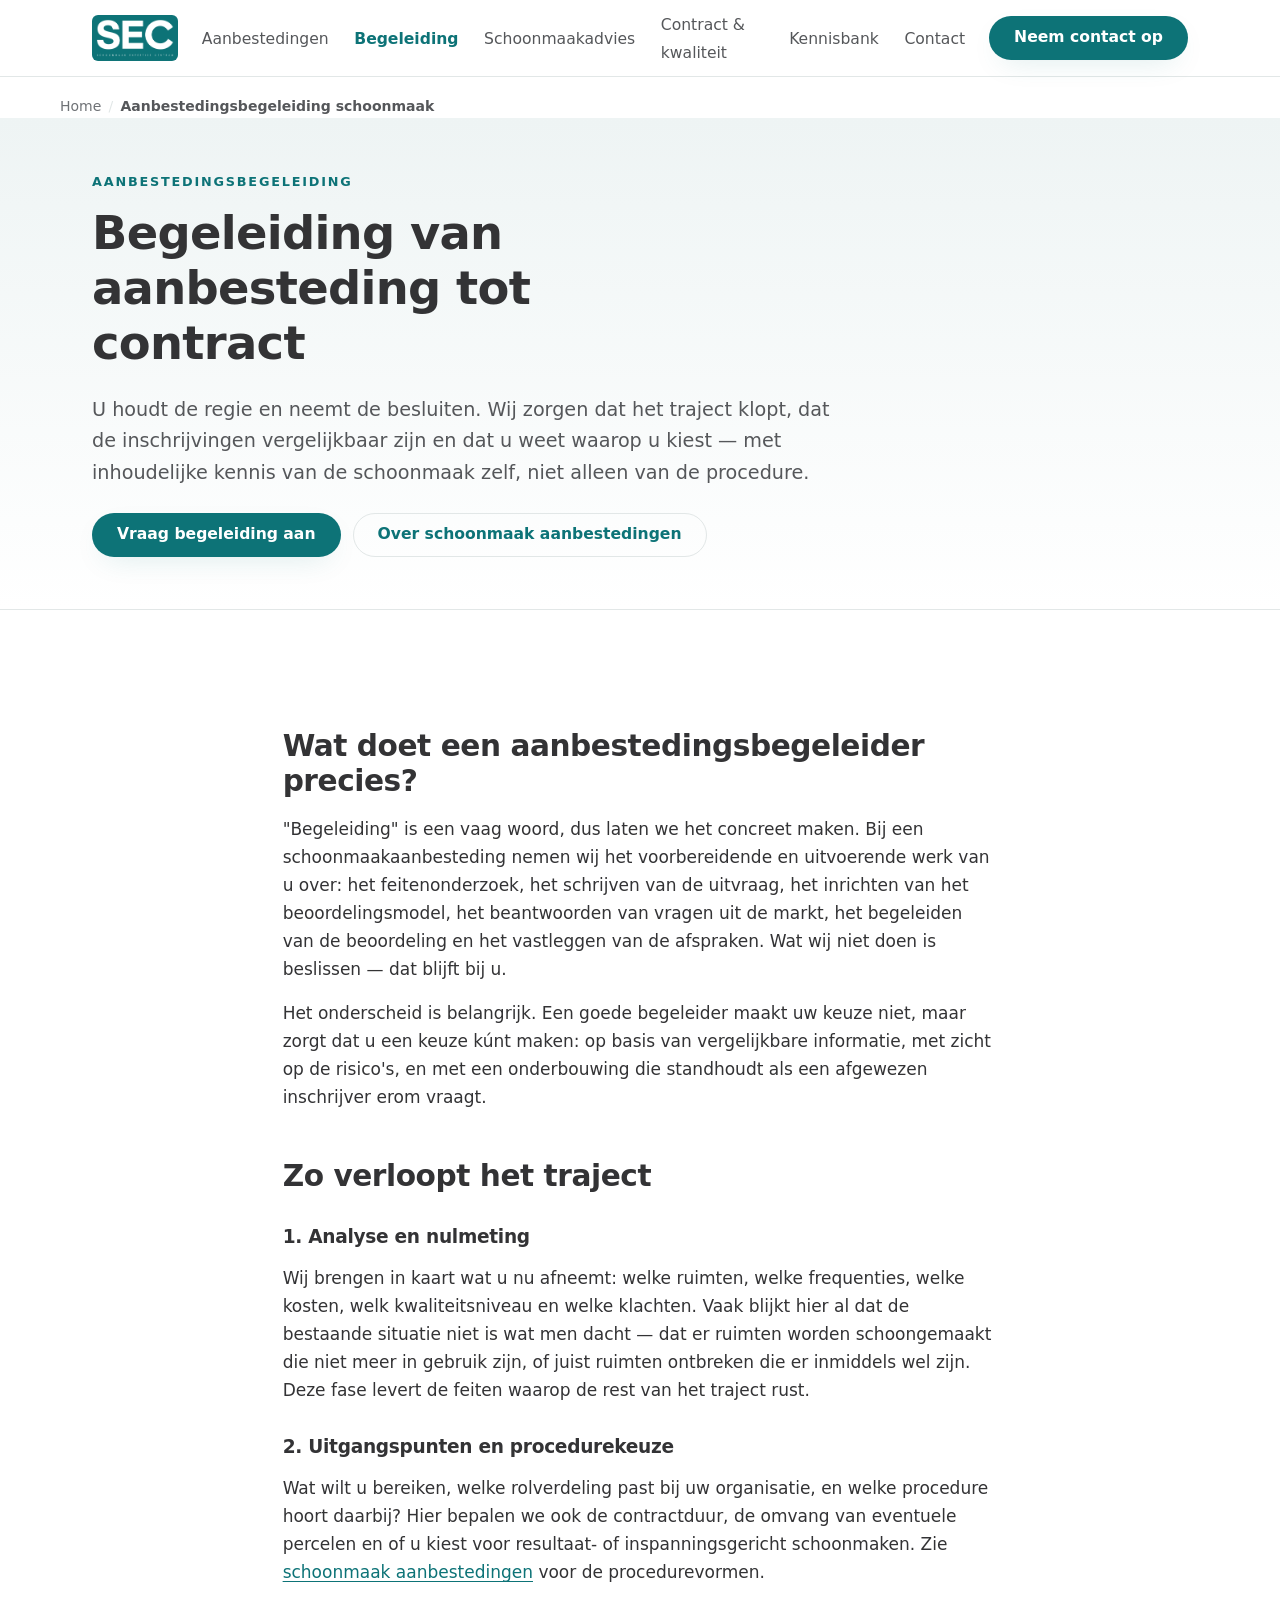
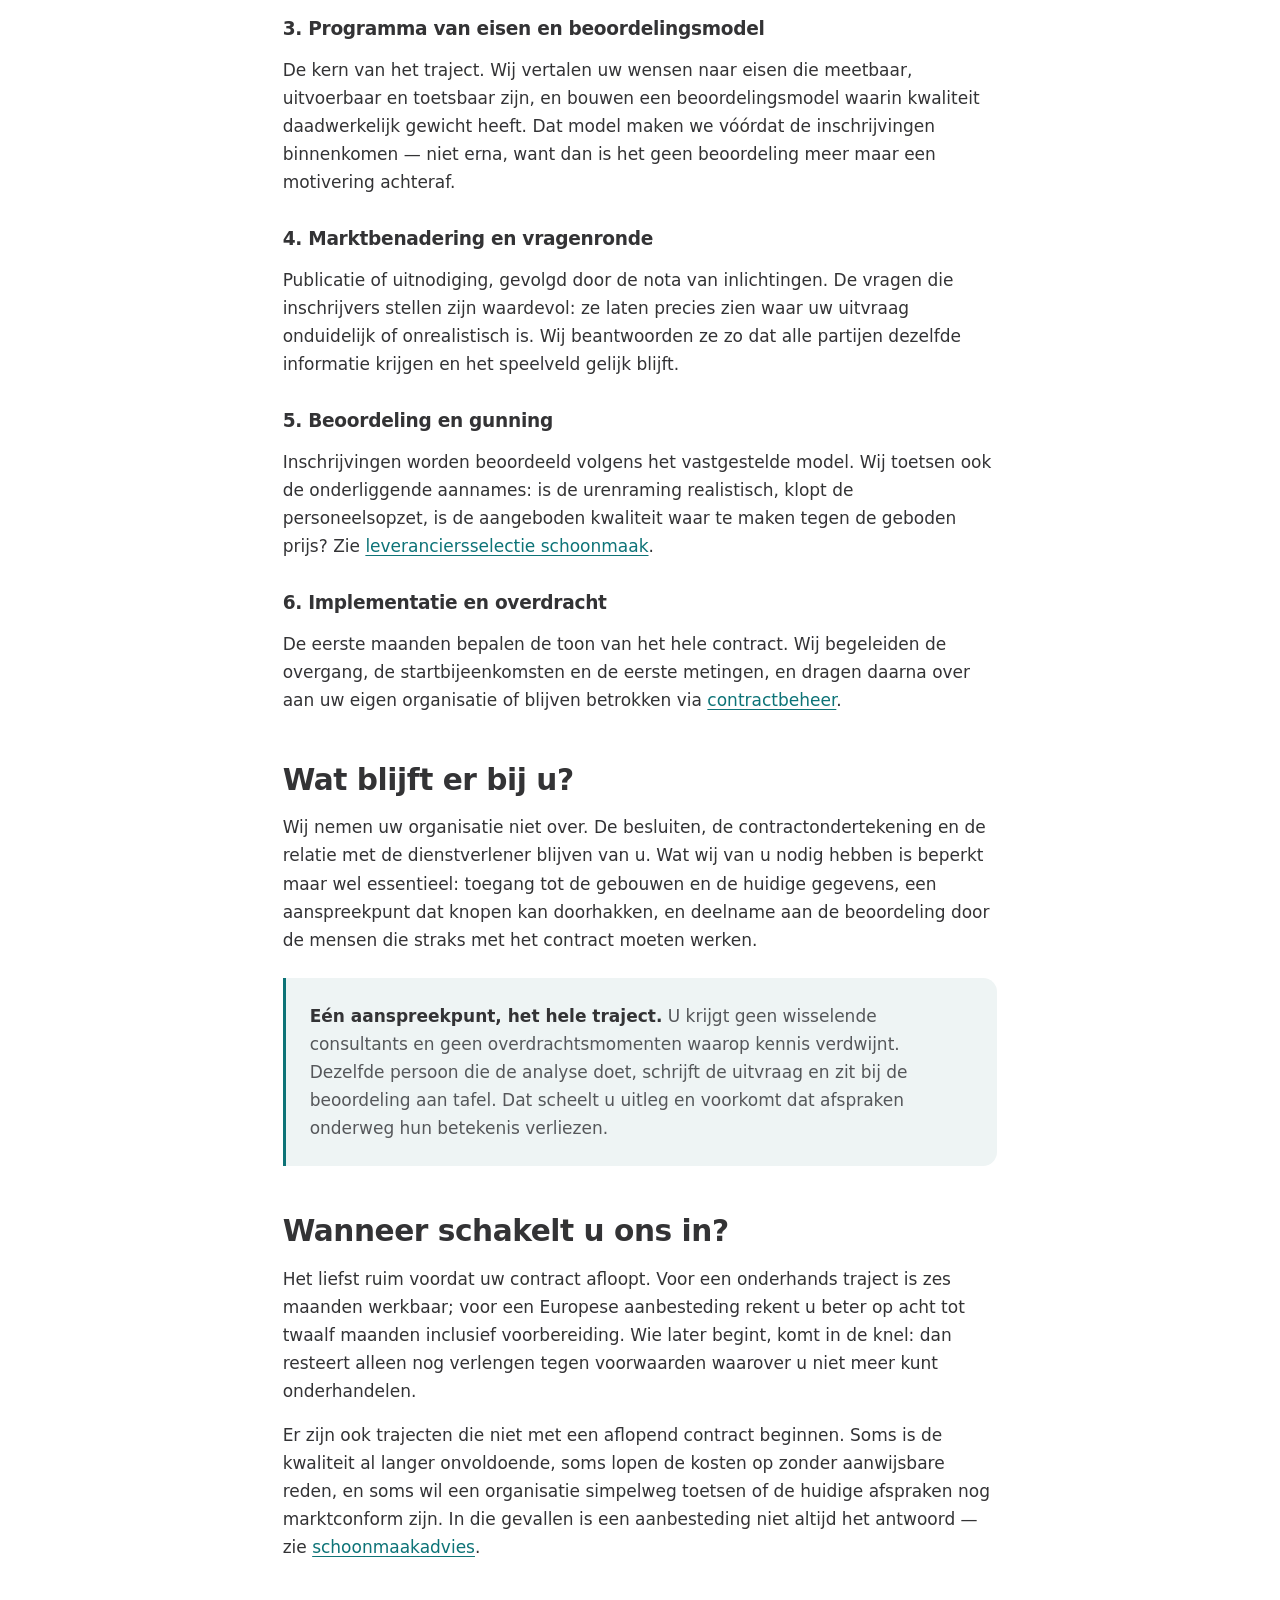
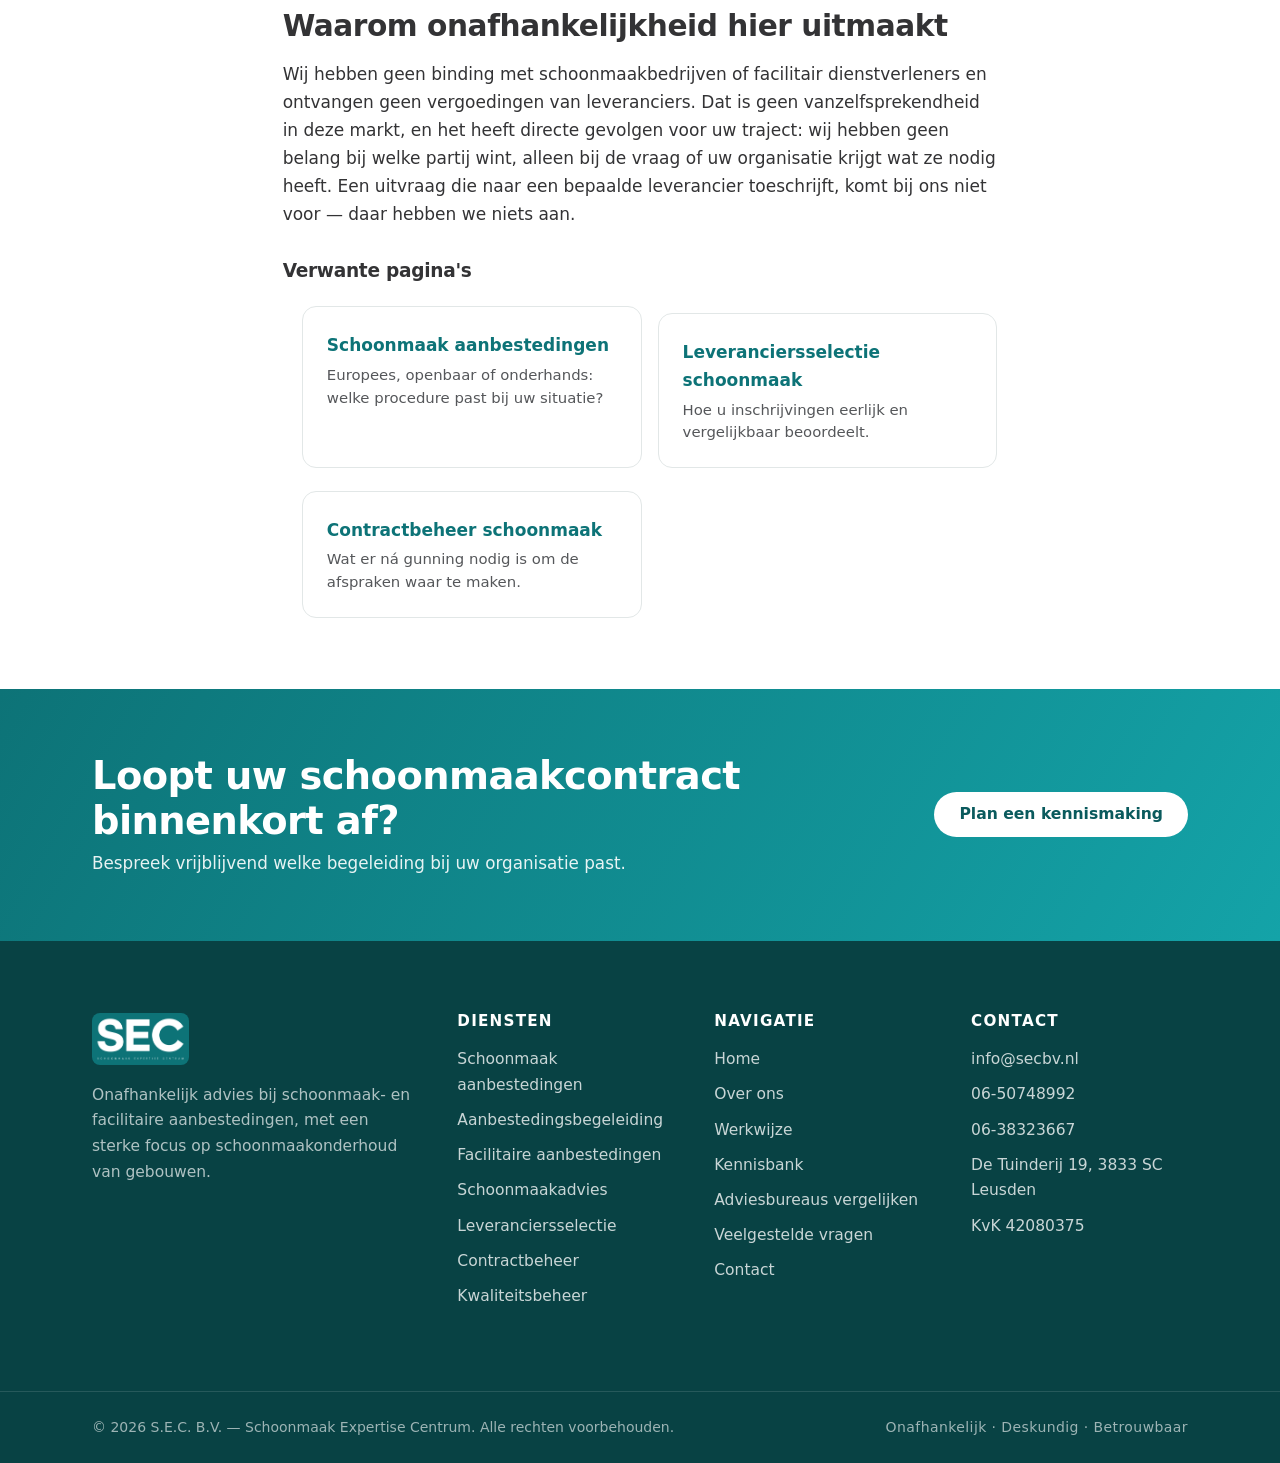
==== aanbestedingsbegeleiding-schoonmaak/index.html @ a1e19bf8 "Add SEC SEO pages and safe market positioning Bouwt de one-pager om naar een structuur met negen SEO" ====
<!DOCTYPE html>
<html lang="nl">
<head>
  <meta charset="UTF-8" />
  <meta name="viewport" content="width=device-width, initial-scale=1.0" />

  <title>Aanbestedingsbegeleiding schoonmaak | S.E.C. B.V.</title>
  <meta name="description" content="Onafhankelijke begeleiding van uw schoonmaakaanbesteding: van analyse en programma van eisen tot beoordeling, gunning en contract. Eén vast aanspreekpunt, geen leveranciersbelang." />
  <meta name="theme-color" content="#0D7377" />
  <meta name="robots" content="index, follow" />
  <meta name="author" content="S.E.C. B.V. — Schoonmaak Expertise Centrum" />
  <link rel="canonical" href="https://www.secbv.nl/aanbestedingsbegeleiding-schoonmaak/" />

  <meta property="og:type" content="article" />
  <meta property="og:locale" content="nl_NL" />
  <meta property="og:site_name" content="S.E.C. B.V. — Schoonmaak Expertise Centrum" />
  <meta property="og:title" content="Aanbestedingsbegeleiding schoonmaak" />
  <meta property="og:description" content="Onafhankelijke begeleiding van uw schoonmaakaanbesteding, van analyse tot ondertekend contract." />
  <meta property="og:url" content="https://www.secbv.nl/aanbestedingsbegeleiding-schoonmaak/" />
  <meta property="og:image" content="https://www.secbv.nl/assets/logo-sec.png" />
  <meta property="og:image:alt" content="Logo S.E.C. B.V. — Schoonmaak Expertise Centrum" />

  <meta name="twitter:card" content="summary_large_image" />
  <meta name="twitter:title" content="Aanbestedingsbegeleiding schoonmaak" />
  <meta name="twitter:description" content="Onafhankelijke begeleiding van uw schoonmaakaanbesteding, van analyse tot ondertekend contract." />
  <meta name="twitter:image" content="https://www.secbv.nl/assets/logo-sec.png" />

  <link rel="icon" type="image/png" href="/assets/logo-sec.png" />
  <link rel="apple-touch-icon" href="/assets/logo-sec.png" />
  <link rel="stylesheet" href="/styles.css" />

  <script type="application/ld+json">
  {
    "@context": "https://schema.org",
    "@type": "WebPage",
    "@id": "https://www.secbv.nl/aanbestedingsbegeleiding-schoonmaak/#webpage",
    "url": "https://www.secbv.nl/aanbestedingsbegeleiding-schoonmaak/",
    "name": "Aanbestedingsbegeleiding schoonmaak",
    "description": "Onafhankelijke begeleiding van schoonmaakaanbestedingen, van analyse en programma van eisen tot gunning en contract.",
    "inLanguage": "nl-NL",
    "isPartOf": { "@id": "https://www.secbv.nl/#website" },
    "about": { "@id": "https://www.secbv.nl/#organisatie" }
  }
  </script>

  <script type="application/ld+json">
  {
    "@context": "https://schema.org",
    "@type": "BreadcrumbList",
    "itemListElement": [
      { "@type": "ListItem", "position": 1, "name": "Home", "item": "https://www.secbv.nl/" },
      { "@type": "ListItem", "position": 2, "name": "Aanbestedingsbegeleiding schoonmaak", "item": "https://www.secbv.nl/aanbestedingsbegeleiding-schoonmaak/" }
    ]
  }
  </script>
</head>

<body>
  <a class="skip-link" href="#main">Direct naar de inhoud</a>

  <header class="site-header" id="top">
    <div class="container header-inner">
      <a class="brand" href="/" aria-label="S.E.C. B.V. Schoonmaak Expertise Centrum — naar de homepage">
        <img src="/assets/logo-sec.png" alt="S.E.C. B.V. Schoonmaak Expertise Centrum" class="brand-logo" width="120" height="64" fetchpriority="high" decoding="async" />
      </a>

      <nav class="nav" id="primary-nav" aria-label="Hoofdnavigatie">
        <ul class="nav-list">
          <li><a href="/schoonmaak-aanbestedingen/">Aanbestedingen</a></li>
          <li><a href="/aanbestedingsbegeleiding-schoonmaak/" aria-current="page">Begeleiding</a></li>
          <li><a href="/schoonmaakadvies/">Schoonmaakadvies</a></li>
          <li><a href="/contractbeheer-schoonmaak/">Contract &amp; kwaliteit</a></li>
          <li><a href="/kennisbank/">Kennisbank</a></li>
          <li><a href="/#contact">Contact</a></li>
        </ul>
        <a href="/#contact" class="btn btn-primary nav-cta-mobile">Neem contact op</a>
      </nav>

      <a href="/#contact" class="btn btn-primary header-cta">Neem contact op</a>

      <button class="nav-toggle" id="nav-toggle" aria-expanded="false" aria-controls="primary-nav" aria-label="Menu openen">
        <span></span><span></span><span></span>
      </button>
    </div>
  </header>

  <main id="main">

    <nav class="breadcrumb container" aria-label="Kruimelpad">
      <ol>
        <li><a href="/">Home</a></li>
        <li><span aria-current="page">Aanbestedingsbegeleiding schoonmaak</span></li>
      </ol>
    </nav>

    <section class="page-hero" aria-labelledby="page-title">
      <div class="container">
        <p class="eyebrow">Aanbestedingsbegeleiding</p>
        <h1 id="page-title">Begeleiding van aanbesteding tot contract</h1>
        <p class="page-hero-lead">
          U houdt de regie en neemt de besluiten. Wij zorgen dat het traject klopt, dat de
          inschrijvingen vergelijkbaar zijn en dat u weet waarop u kiest — met inhoudelijke
          kennis van de schoonmaak zelf, niet alleen van de procedure.
        </p>
        <div class="page-hero-actions">
          <a href="/#contact" class="btn btn-primary">Vraag begeleiding aan</a>
          <a href="/schoonmaak-aanbestedingen/" class="btn btn-ghost">Over schoonmaak aanbestedingen</a>
        </div>
      </div>
    </section>

    <section class="section">
      <div class="container prose">

        <h2>Wat doet een aanbestedingsbegeleider precies?</h2>
        <p>
          "Begeleiding" is een vaag woord, dus laten we het concreet maken. Bij een
          schoonmaakaanbesteding nemen wij het voorbereidende en uitvoerende werk van u
          over: het feitenonderzoek, het schrijven van de uitvraag, het inrichten van het
          beoordelingsmodel, het beantwoorden van vragen uit de markt, het begeleiden van
          de beoordeling en het vastleggen van de afspraken. Wat wij niet doen is beslissen
          — dat blijft bij u.
        </p>
        <p>
          Het onderscheid is belangrijk. Een goede begeleider maakt uw keuze niet, maar
          zorgt dat u een keuze kúnt maken: op basis van vergelijkbare informatie, met
          zicht op de risico's, en met een onderbouwing die standhoudt als een afgewezen
          inschrijver erom vraagt.
        </p>

        <h2>Zo verloopt het traject</h2>

        <h3>1. Analyse en nulmeting</h3>
        <p>
          Wij brengen in kaart wat u nu afneemt: welke ruimten, welke frequenties, welke
          kosten, welk kwaliteitsniveau en welke klachten. Vaak blijkt hier al dat de
          bestaande situatie niet is wat men dacht — dat er ruimten worden schoongemaakt
          die niet meer in gebruik zijn, of juist ruimten ontbreken die er inmiddels wel
          zijn. Deze fase levert de feiten waarop de rest van het traject rust.
        </p>

        <h3>2. Uitgangspunten en procedurekeuze</h3>
        <p>
          Wat wilt u bereiken, welke rolverdeling past bij uw organisatie, en welke
          procedure hoort daarbij? Hier bepalen we ook de contractduur, de omvang van
          eventuele percelen en of u kiest voor resultaat- of inspanningsgericht
          schoonmaken. Zie <a href="/schoonmaak-aanbestedingen/">schoonmaak
          aanbestedingen</a> voor de procedurevormen.
        </p>

        <h3>3. Programma van eisen en beoordelingsmodel</h3>
        <p>
          De kern van het traject. Wij vertalen uw wensen naar eisen die meetbaar,
          uitvoerbaar en toetsbaar zijn, en bouwen een beoordelingsmodel waarin kwaliteit
          daadwerkelijk gewicht heeft. Dat model maken we vóórdat de inschrijvingen
          binnenkomen — niet erna, want dan is het geen beoordeling meer maar een
          motivering achteraf.
        </p>

        <h3>4. Marktbenadering en vragenronde</h3>
        <p>
          Publicatie of uitnodiging, gevolgd door de nota van inlichtingen. De vragen die
          inschrijvers stellen zijn waardevol: ze laten precies zien waar uw uitvraag
          onduidelijk of onrealistisch is. Wij beantwoorden ze zo dat alle partijen dezelfde
          informatie krijgen en het speelveld gelijk blijft.
        </p>

        <h3>5. Beoordeling en gunning</h3>
        <p>
          Inschrijvingen worden beoordeeld volgens het vastgestelde model. Wij toetsen ook
          de onderliggende aannames: is de urenraming realistisch, klopt de personeelsopzet,
          is de aangeboden kwaliteit waar te maken tegen de geboden prijs? Zie
          <a href="/leveranciersselectie-schoonmaak/">leveranciersselectie schoonmaak</a>.
        </p>

        <h3>6. Implementatie en overdracht</h3>
        <p>
          De eerste maanden bepalen de toon van het hele contract. Wij begeleiden de
          overgang, de startbijeenkomsten en de eerste metingen, en dragen daarna over aan
          uw eigen organisatie of blijven betrokken via
          <a href="/contractbeheer-schoonmaak/">contractbeheer</a>.
        </p>

        <h2>Wat blijft er bij u?</h2>
        <p>
          Wij nemen uw organisatie niet over. De besluiten, de contractondertekening en de
          relatie met de dienstverlener blijven van u. Wat wij van u nodig hebben is
          beperkt maar wel essentieel: toegang tot de gebouwen en de huidige gegevens, een
          aanspreekpunt dat knopen kan doorhakken, en deelname aan de beoordeling door de
          mensen die straks met het contract moeten werken.
        </p>
        <div class="callout">
          <p>
            <strong>Eén aanspreekpunt, het hele traject.</strong> U krijgt geen wisselende
            consultants en geen overdrachtsmomenten waarop kennis verdwijnt. Dezelfde
            persoon die de analyse doet, schrijft de uitvraag en zit bij de beoordeling aan
            tafel. Dat scheelt u uitleg en voorkomt dat afspraken onderweg hun betekenis
            verliezen.
          </p>
        </div>

        <h2>Wanneer schakelt u ons in?</h2>
        <p>
          Het liefst ruim voordat uw contract afloopt. Voor een onderhands traject is zes
          maanden werkbaar; voor een Europese aanbesteding rekent u beter op acht tot twaalf
          maanden inclusief voorbereiding. Wie later begint, komt in de knel: dan resteert
          alleen nog verlengen tegen voorwaarden waarover u niet meer kunt onderhandelen.
        </p>
        <p>
          Er zijn ook trajecten die niet met een aflopend contract beginnen. Soms is de
          kwaliteit al langer onvoldoende, soms lopen de kosten op zonder aanwijsbare
          reden, en soms wil een organisatie simpelweg toetsen of de huidige afspraken nog
          marktconform zijn. In die gevallen is een aanbesteding niet altijd het antwoord —
          zie <a href="/schoonmaakadvies/">schoonmaakadvies</a>.
        </p>

        <h2>Waarom onafhankelijkheid hier uitmaakt</h2>
        <p>
          Wij hebben geen binding met schoonmaakbedrijven of facilitair dienstverleners en
          ontvangen geen vergoedingen van leveranciers. Dat is geen vanzelfsprekendheid in
          deze markt, en het heeft directe gevolgen voor uw traject: wij hebben geen belang
          bij welke partij wint, alleen bij de vraag of uw organisatie krijgt wat ze nodig
          heeft. Een uitvraag die naar een bepaalde leverancier toeschrijft, komt bij ons
          niet voor — daar hebben we niets aan.
        </p>

        <h3>Verwante pagina's</h3>
        <ul class="related">
          <li>
            <a href="/schoonmaak-aanbestedingen/">
              <span class="related-title">Schoonmaak aanbestedingen</span>
              <span class="related-desc">Europees, openbaar of onderhands: welke procedure past bij uw situatie?</span>
            </a>
          </li>
          <li>
            <a href="/leveranciersselectie-schoonmaak/">
              <span class="related-title">Leveranciersselectie schoonmaak</span>
              <span class="related-desc">Hoe u inschrijvingen eerlijk en vergelijkbaar beoordeelt.</span>
            </a>
          </li>
          <li>
            <a href="/contractbeheer-schoonmaak/">
              <span class="related-title">Contractbeheer schoonmaak</span>
              <span class="related-desc">Wat er ná gunning nodig is om de afspraken waar te maken.</span>
            </a>
          </li>
        </ul>

      </div>
    </section>

    <section class="cta-band" aria-labelledby="cta-title">
      <div class="container cta-inner">
        <div>
          <h2 id="cta-title">Loopt uw schoonmaakcontract binnenkort af?</h2>
          <p>Bespreek vrijblijvend welke begeleiding bij uw organisatie past.</p>
        </div>
        <a href="/#contact" class="btn btn-light">Plan een kennismaking</a>
      </div>
    </section>
  </main>

  <footer class="site-footer">
    <div class="container footer-inner">
      <div class="footer-brand">
        <img src="/assets/logo-sec.png" alt="S.E.C. B.V. Schoonmaak Expertise Centrum" class="footer-logo" width="120" height="64" loading="lazy" />
        <p>Onafhankelijk advies bij schoonmaak- en facilitaire aanbestedingen, met een sterke focus op schoonmaakonderhoud van gebouwen.</p>
      </div>

      <nav class="footer-nav" aria-label="Diensten">
        <h3>Diensten</h3>
        <ul>
          <li><a href="/schoonmaak-aanbestedingen/">Schoonmaak aanbestedingen</a></li>
          <li><a href="/aanbestedingsbegeleiding-schoonmaak/">Aanbestedingsbegeleiding</a></li>
          <li><a href="/facilitaire-aanbestedingen/">Facilitaire aanbestedingen</a></li>
          <li><a href="/schoonmaakadvies/">Schoonmaakadvies</a></li>
          <li><a href="/leveranciersselectie-schoonmaak/">Leveranciersselectie</a></li>
          <li><a href="/contractbeheer-schoonmaak/">Contractbeheer</a></li>
          <li><a href="/kwaliteitsbeheer-schoonmaak/">Kwaliteitsbeheer</a></li>
        </ul>
      </nav>

      <nav class="footer-nav" aria-label="Footernavigatie">
        <h3>Navigatie</h3>
        <ul>
          <li><a href="/">Home</a></li>
          <li><a href="/#over">Over ons</a></li>
          <li><a href="/#werkwijze">Werkwijze</a></li>
          <li><a href="/kennisbank/">Kennisbank</a></li>
          <li><a href="/vergelijk-schoonmaakadviesbureaus/">Adviesbureaus vergelijken</a></li>
          <li><a href="/#faq">Veelgestelde vragen</a></li>
          <li><a href="/#contact">Contact</a></li>
        </ul>
      </nav>

      <div class="footer-contact">
        <h3>Contact</h3>
        <ul>
          <li><a href="mailto:info@secbv.nl">info@secbv.nl</a></li>
          <li><a href="tel:+31650748992">06-50748992</a></li>
          <li><a href="tel:+31638323667">06-38323667</a></li>
          <li>De Tuinderij 19, 3833 SC Leusden</li>
          <li>KvK 42080375</li>
        </ul>
      </div>
    </div>

    <div class="footer-bottom">
      <div class="container footer-bottom-inner">
        <p>&copy; <span id="year">2026</span> S.E.C. B.V. — Schoonmaak Expertise Centrum. Alle rechten voorbehouden.</p>
        <p class="footer-tagline">Onafhankelijk · Deskundig · Betrouwbaar</p>
      </div>
    </div>
  </footer>

  <script src="/script.js" defer></script>
</body>
</html>
---- styles.css ----
/* =========================================================
   S.E.C. B.V. — Schoonmaak Expertise Centrum
   Design system & styling
   ========================================================= */

/* ---------- Design tokens ---------- */
:root {
  /* Kleuren */
  --color-primary: #0D7377;
  --color-primary-dark: #0A5A5D;
  --color-primary-darker: #084244;
  --color-accent: #14A3A8;

  --color-ink: #333335;
  --color-ink-soft: #55575a;
  --color-muted: #6f7276;

  --color-white: #ffffff;
  --color-offwhite: #f6f8f8;
  --color-tint: #eef4f4;      /* zeer lichte teal */
  --color-tint-2: #e3eeee;
  --color-border: #e2e7e7;

  /* Typografie */
  --font-sans: "Hanken Grotesk", "Hanken Book", system-ui, -apple-system,
    "Segoe UI", Roboto, "Helvetica Neue", Arial, sans-serif;
  --fs-base: 1.0625rem;         /* 17px */
  --lh-base: 1.65;

  /* Spacing */
  --space-1: 0.5rem;
  --space-2: 1rem;
  --space-3: 1.5rem;
  --space-4: 2rem;
  --space-5: 3rem;
  --space-6: 4rem;
  --space-7: 6rem;

  --section-y: clamp(2.75rem, 5.5vw, 4.75rem);

  /* Vorm */
  --radius-sm: 8px;
  --radius: 14px;
  --radius-lg: 22px;
  --radius-pill: 999px;

  /* Schaduw */
  --shadow-sm: 0 1px 2px rgba(16, 40, 40, 0.05);
  --shadow: 0 10px 30px -12px rgba(13, 115, 119, 0.18);
  --shadow-lg: 0 24px 60px -20px rgba(13, 115, 119, 0.28);

  /* Layout */
  --container: 1160px;
  --header-h: 76px;
}

/* ---------- Reset-aanvullingen ---------- */
*,
*::before,
*::after {
  box-sizing: border-box;
}

html {
  scroll-behavior: smooth;
  scroll-padding-top: calc(var(--header-h) + 12px);
  -webkit-text-size-adjust: 100%;
}

body {
  margin: 0;
  font-family: var(--font-sans);
  font-size: var(--fs-base);
  line-height: var(--lh-base);
  color: var(--color-ink);
  background: var(--color-white);
  -webkit-font-smoothing: antialiased;
  text-rendering: optimizeLegibility;
}

img {
  max-width: 100%;
  height: auto;
  display: block;
}

a {
  color: var(--color-primary);
  text-decoration: none;
}
a:hover {
  color: var(--color-primary-dark);
}

h1, h2, h3 {
  color: var(--color-ink);
  line-height: 1.18;
  letter-spacing: -0.015em;
  margin: 0 0 0.5em;
  font-weight: 700;
}

h1 { font-size: clamp(2.1rem, 5.2vw, 3.4rem); }
h2 { font-size: clamp(1.7rem, 3.6vw, 2.4rem); }
h3 { font-size: 1.2rem; }

p { margin: 0 0 1rem; }

:focus-visible {
  outline: 3px solid var(--color-accent);
  outline-offset: 2px;
  border-radius: 4px;
}

/* ---------- Hulpstructuur ---------- */
.container {
  width: 100%;
  max-width: var(--container);
  margin-inline: auto;
  padding-inline: clamp(1.15rem, 4vw, 2rem);
}

.section {
  padding-block: var(--section-y);
}
.section-alt {
  background: var(--color-offwhite);
}

.section-head {
  max-width: 46rem;
  margin: 0 auto clamp(1.75rem, 3.2vw, 2.6rem);
  text-align: center;
}

.eyebrow,
.section-eyebrow {
  display: inline-block;
  margin: 0 0 0.9rem;
  font-size: 0.8rem;
  font-weight: 600;
  letter-spacing: 0.14em;
  text-transform: uppercase;
  color: var(--color-primary);
}
.section-eyebrow {
  padding: 0.35rem 0.75rem;
  background: var(--color-tint);
  border-radius: var(--radius-pill);
}
.section-eyebrow-light {
  color: #cdeceb;
  background: rgba(255, 255, 255, 0.12);
}

.section-intro {
  color: var(--color-ink-soft);
  font-size: 1.075rem;
}
.section-intro-light {
  color: rgba(255, 255, 255, 0.82);
}

/* Skip-link */
.skip-link {
  position: absolute;
  left: -9999px;
  top: 0;
  z-index: 200;
  background: var(--color-primary);
  color: #fff;
  padding: 0.75rem 1.1rem;
  border-radius: 0 0 var(--radius-sm) 0;
}
.skip-link:focus {
  left: 0;
  color: #fff;
}

/* ---------- Buttons ---------- */
.btn {
  display: inline-flex;
  align-items: center;
  justify-content: center;
  gap: 0.5rem;
  padding: 0.85rem 1.5rem;
  font-family: inherit;
  font-size: 0.975rem;
  font-weight: 600;
  line-height: 1;
  border: 1.5px solid transparent;
  border-radius: var(--radius-pill);
  cursor: pointer;
  transition: transform 0.15s ease, background 0.2s ease,
    color 0.2s ease, border-color 0.2s ease, box-shadow 0.2s ease;
  white-space: nowrap;
}
.btn:hover { transform: translateY(-2px); }
.btn:active { transform: translateY(0); }

.btn-primary {
  background: var(--color-primary);
  color: #fff;
  box-shadow: var(--shadow);
}
.btn-primary:hover {
  background: var(--color-primary-dark);
  color: #fff;
}

.btn-ghost {
  background: transparent;
  color: var(--color-primary);
  border-color: var(--color-border);
}
.btn-ghost:hover {
  border-color: var(--color-primary);
  color: var(--color-primary-dark);
  background: var(--color-tint);
}

.btn-outline {
  background: transparent;
  color: var(--color-primary);
  border-color: var(--color-primary);
}
.btn-outline:hover {
  background: var(--color-primary);
  color: #fff;
}

.btn-light {
  background: #fff;
  color: var(--color-primary-dark);
}
.btn-light:hover {
  background: var(--color-tint);
  color: var(--color-primary-darker);
}

.btn-block {
  width: 100%;
}

/* ---------- Header ---------- */
.site-header {
  position: sticky;
  top: 0;
  z-index: 100;
  background: rgba(255, 255, 255, 0.86);
  backdrop-filter: saturate(180%) blur(12px);
  -webkit-backdrop-filter: saturate(180%) blur(12px);
  border-bottom: 1px solid var(--color-border);
}
.header-inner {
  display: flex;
  align-items: center;
  gap: 1.5rem;
  min-height: var(--header-h);
}
.brand {
  display: inline-flex;
  align-items: center;
  flex-shrink: 0;
}
.brand-logo {
  height: 46px;
  width: auto;
  border-radius: 6px;
}

.nav {
  margin-left: auto;
}
.nav-list {
  display: flex;
  align-items: center;
  gap: 1.6rem;
  list-style: none;
  margin: 0;
  padding: 0;
}
.nav-list a {
  color: var(--color-ink-soft);
  font-weight: 500;
  font-size: 0.975rem;
  position: relative;
  padding: 0.35rem 0;
}
.nav-list a::after {
  content: "";
  position: absolute;
  left: 0;
  bottom: -2px;
  width: 0;
  height: 2px;
  background: var(--color-primary);
  transition: width 0.2s ease;
}
.nav-list a:hover {
  color: var(--color-primary);
}
.nav-list a:hover::after {
  width: 100%;
}

.header-cta {
  flex-shrink: 0;
}

/* CTA in het mobiele uitklapmenu (verborgen op desktop) */
.nav-cta-mobile {
  display: none;
}

/* Hamburger */
.nav-toggle {
  display: none;
  flex-direction: column;
  justify-content: center;
  gap: 5px;
  width: 44px;
  height: 44px;
  margin-left: auto;
  padding: 0;
  background: transparent;
  border: 1px solid var(--color-border);
  border-radius: var(--radius-sm);
  cursor: pointer;
}
.nav-toggle span {
  display: block;
  width: 22px;
  height: 2px;
  margin-inline: auto;
  background: var(--color-ink);
  border-radius: 2px;
  transition: transform 0.25s ease, opacity 0.2s ease;
}
.nav-toggle[aria-expanded="true"] span:nth-child(1) {
  transform: translateY(7px) rotate(45deg);
}
.nav-toggle[aria-expanded="true"] span:nth-child(2) {
  opacity: 0;
}
.nav-toggle[aria-expanded="true"] span:nth-child(3) {
  transform: translateY(-7px) rotate(-45deg);
}

/* ---------- Hero ---------- */
.hero {
  position: relative;
  padding-block: clamp(2.75rem, 6vw, 5rem);
  background:
    radial-gradient(1100px 500px at 82% -8%, rgba(20, 163, 168, 0.12), transparent 60%),
    radial-gradient(900px 500px at 8% 0%, rgba(13, 115, 119, 0.10), transparent 55%),
    linear-gradient(180deg, var(--color-tint) 0%, var(--color-white) 72%);
  overflow: hidden;
}
.hero-grid {
  display: grid;
  grid-template-columns: 1.1fr 0.9fr;
  gap: clamp(2rem, 5vw, 4rem);
  align-items: center;
}
.hero-copy {
  max-width: 40rem;
}
.hero-lead {
  font-size: clamp(1.075rem, 2.1vw, 1.3rem);
  color: var(--color-ink-soft);
  margin-bottom: 2rem;
}
.hero-actions {
  display: flex;
  flex-wrap: wrap;
  gap: 0.9rem;
}

/* Hero traject-kaart */
.hero-visual {
  background: var(--color-white);
  border: 1px solid var(--color-border);
  border-radius: var(--radius-lg);
  padding: clamp(1.5rem, 3vw, 2.1rem);
  box-shadow: var(--shadow-lg);
}
.hero-visual-label {
  margin: 0 0 0.35rem;
  font-size: 0.8rem;
  font-weight: 600;
  letter-spacing: 0.12em;
  text-transform: uppercase;
  color: var(--color-primary);
}
.hero-visual-intro {
  margin: 0 0 1.35rem;
  font-size: 0.95rem;
  color: var(--color-ink-soft);
}
.hero-flow {
  list-style: none;
  margin: 0;
  padding: 0;
  counter-reset: flow;
}
.hero-flow li {
  position: relative;
  display: flex;
  align-items: flex-start;
  gap: 0.85rem;
  padding: 0.5rem 0;
  color: var(--color-ink);
}
.hero-flow-text {
  display: flex;
  flex-direction: column;
  gap: 0.1rem;
  padding-top: 0.15rem;
}
.hero-flow-title {
  font-weight: 600;
  line-height: 1.25;
}
.hero-flow-sub {
  font-size: 0.85rem;
  font-weight: 400;
  color: var(--color-muted);
  line-height: 1.35;
}
.hero-flow li:not(:last-child)::after {
  content: "";
  position: absolute;
  left: 0.95rem;
  top: 2.55rem;
  width: 2px;
  height: calc(100% - 1.9rem);
  background: var(--color-tint-2);
}
.hero-flow-num {
  position: relative;
  z-index: 1;
  flex-shrink: 0;
  display: inline-flex;
  align-items: center;
  justify-content: center;
  width: 2rem;
  height: 2rem;
  font-size: 0.9rem;
  font-weight: 700;
  color: var(--color-primary);
  background: var(--color-tint);
  border-radius: 50%;
}
.hero-visual-foot {
  display: flex;
  align-items: center;
  gap: 0.6rem;
  margin: 1.35rem 0 0;
  padding-top: 1.15rem;
  border-top: 1px solid var(--color-border);
  font-size: 0.9rem;
  font-weight: 600;
  color: var(--color-primary-dark);
}
.hero-visual-foot svg {
  flex-shrink: 0;
  width: 1.15rem;
  height: 1.15rem;
  padding: 0.2rem;
  color: var(--color-primary);
  background: var(--color-tint);
  border-radius: 50%;
}

.hero-stats {
  display: grid;
  grid-template-columns: repeat(3, 1fr);
  gap: 1rem;
  list-style: none;
  margin: clamp(1.75rem, 3.5vw, 2.5rem) 0 0;
  padding: clamp(1.5rem, 3vw, 2rem) 0 0;
  border-top: 1px solid var(--color-border);
}
.trust-card {
  position: relative;
  padding: 1.15rem 1.25rem 1.2rem;
  background: var(--color-tint);
  border: 1px solid var(--color-border);
  border-radius: var(--radius);
  overflow: hidden;
  transition: transform 0.2s ease, box-shadow 0.2s ease, border-color 0.2s ease;
}
.trust-card::before {
  content: "";
  position: absolute;
  inset: 0 auto 0 0;
  width: 4px;
  background: var(--color-primary);
}
.trust-card:hover {
  transform: translateY(-2px);
  border-color: var(--color-primary);
  box-shadow: 0 8px 24px rgba(13, 115, 119, 0.1);
}
.hero-stats .stat-value {
  display: block;
  font-size: 1.15rem;
  font-weight: 700;
  color: var(--color-primary);
  letter-spacing: -0.01em;
  line-height: 1.2;
}
.hero-stats .stat-label {
  display: block;
  font-size: 0.9rem;
  line-height: 1.45;
  color: var(--color-muted);
  margin-top: 0.4rem;
}

/* ---------- Grid twee kolommen ---------- */
.grid-two {
  display: grid;
  grid-template-columns: 1.15fr 0.85fr;
  gap: clamp(2rem, 5vw, 4rem);
  align-items: start;
}

/* Check-lijst */
.check-list,
.mini-list {
  list-style: none;
  margin: 1.5rem 0 0;
  padding: 0;
}
.check-list li,
.mini-list li {
  position: relative;
  padding-left: 2rem;
  margin-bottom: 0.85rem;
  color: var(--color-ink-soft);
}
.check-list li::before {
  content: "";
  position: absolute;
  left: 0;
  top: 0.15rem;
  width: 1.25rem;
  height: 1.25rem;
  border-radius: 50%;
  background:
    var(--color-tint)
    url("data:image/svg+xml,%3Csvg xmlns='http://www.w3.org/2000/svg' width='14' height='14' viewBox='0 0 24 24' fill='none' stroke='%230D7377' stroke-width='3' stroke-linecap='round' stroke-linejoin='round'%3E%3Cpath d='M20 6 9 17l-5-5'/%3E%3C/svg%3E")
    center / 0.8rem no-repeat;
}
.mini-list li {
  padding-left: 1.4rem;
}
.mini-list li::before {
  content: "";
  position: absolute;
  left: 0;
  top: 0.7rem;
  width: 7px;
  height: 7px;
  border-radius: 50%;
  background: var(--color-primary);
}

/* Intro-kaart */
.intro-card {
  background: var(--color-white);
  border: 1px solid var(--color-border);
  border-radius: var(--radius-lg);
  padding: clamp(1.5rem, 3vw, 2.25rem);
  box-shadow: var(--shadow);
}
.intro-card h3 {
  margin-bottom: 1rem;
}
.intro-card .btn {
  margin-top: 1.5rem;
}

/* ---------- Cards / diensten ---------- */
.cards {
  display: grid;
  grid-template-columns: repeat(auto-fit, minmax(270px, 1fr));
  gap: 1.5rem;
}
.card {
  background: var(--color-white);
  border: 1px solid var(--color-border);
  border-radius: var(--radius-lg);
  padding: 2rem 1.75rem;
  box-shadow: var(--shadow-sm);
  transition: transform 0.2s ease, box-shadow 0.2s ease, border-color 0.2s ease;
}
.card:hover {
  transform: translateY(-4px);
  box-shadow: var(--shadow-lg);
  border-color: var(--color-tint-2);
}
.card-icon {
  display: inline-flex;
  align-items: center;
  justify-content: center;
  width: 3rem;
  height: 3rem;
  margin-bottom: 1.2rem;
  color: var(--color-primary);
  background: var(--color-tint);
  border-radius: var(--radius);
}
.card-icon svg {
  width: 1.5rem;
  height: 1.5rem;
}
.card h3 {
  margin-bottom: 0.5rem;
}
.card p {
  color: var(--color-ink-soft);
  margin: 0;
  font-size: 0.99rem;
}

/* ---------- Aanbesteding / feature ---------- */
.feature-panel {
  align-self: center;
}
.benefit-grid {
  display: grid;
  grid-template-columns: repeat(2, 1fr);
  gap: 1.25rem;
}
.benefit {
  background: var(--color-white);
  border: 1px solid var(--color-border);
  border-left: 4px solid var(--color-primary);
  border-radius: var(--radius);
  padding: 1.4rem 1.35rem;
}
.benefit h3 {
  font-size: 1.075rem;
  margin-bottom: 0.35rem;
}
.benefit p {
  margin: 0;
  color: var(--color-ink-soft);
  font-size: 0.95rem;
}

/* ---------- Waarom (donkere sectie) ---------- */
.section-dark {
  background:
    radial-gradient(800px 400px at 85% 0%, rgba(20, 163, 168, 0.25), transparent 60%),
    linear-gradient(160deg, var(--color-primary) 0%, var(--color-primary-darker) 100%);
  color: #fff;
}
.section-dark h2,
.section-dark h3 {
  color: #fff;
}
.reasons {
  display: grid;
  grid-template-columns: repeat(auto-fit, minmax(240px, 1fr));
  gap: 1.25rem;
}
.reason {
  padding: 1.6rem 1.5rem;
  background: rgba(255, 255, 255, 0.055);
  border: 1px solid rgba(255, 255, 255, 0.14);
  border-radius: var(--radius-lg);
  transition: transform 0.2s ease, border-color 0.2s ease, background 0.2s ease;
}
.reason:hover {
  transform: translateY(-3px);
  background: rgba(255, 255, 255, 0.085);
  border-color: rgba(20, 163, 168, 0.55);
}
.reason-num {
  display: inline-flex;
  align-items: center;
  justify-content: center;
  width: 2.4rem;
  height: 2.4rem;
  margin-bottom: 1rem;
  font-size: 0.95rem;
  font-weight: 700;
  color: #dff3f2;
  background: rgba(13, 115, 119, 0.55);
  border: 1px solid rgba(205, 236, 235, 0.28);
  border-radius: 12px;
  letter-spacing: 0.02em;
}
.reason h3 {
  margin-bottom: 0.4rem;
}
.reason p {
  margin: 0;
  color: rgba(255, 255, 255, 0.8);
  font-size: 0.97rem;
}

/* ---------- Werkwijze / stappen ---------- */
.steps {
  display: grid;
  grid-template-columns: repeat(auto-fit, minmax(230px, 1fr));
  gap: 1.5rem;
  list-style: none;
  margin: 0;
  padding: 0;
  counter-reset: step;
}
.step {
  position: relative;
  background: var(--color-white);
  border: 1px solid var(--color-border);
  border-radius: var(--radius-lg);
  padding: 2rem 1.6rem 1.75rem;
  box-shadow: var(--shadow-sm);
}
.step-num {
  display: inline-flex;
  align-items: center;
  justify-content: center;
  width: 2.75rem;
  height: 2.75rem;
  margin-bottom: 1rem;
  font-size: 1.2rem;
  font-weight: 700;
  color: #fff;
  background: var(--color-primary);
  border-radius: 50%;
  box-shadow: var(--shadow);
}
.step h3 {
  margin-bottom: 0.4rem;
}
.step p {
  margin: 0;
  color: var(--color-ink-soft);
  font-size: 0.97rem;
}

/* ---------- Sectoren ---------- */
.sectors {
  display: grid;
  grid-template-columns: repeat(3, 1fr);
  gap: 1rem;
  list-style: none;
  margin: 0;
  padding: 0;
}
.sectors li {
  display: flex;
  align-items: center;
  gap: 0.75rem;
  padding: 1.15rem 1.4rem;
  background: var(--color-white);
  border: 1px solid var(--color-border);
  border-radius: var(--radius);
  font-weight: 600;
  color: var(--color-ink);
  transition: border-color 0.2s ease, transform 0.15s ease;
}
.sectors li::before {
  content: "";
  flex-shrink: 0;
  width: 0.75rem;
  height: 0.75rem;
  border-radius: 3px;
  background: var(--color-accent);
}
.sectors li:hover {
  border-color: var(--color-primary);
  transform: translateY(-2px);
}

/* ---------- CTA-band ---------- */
.cta-band {
  background: linear-gradient(120deg, var(--color-primary) 0%, var(--color-accent) 100%);
  color: #fff;
}
.cta-inner {
  display: flex;
  align-items: center;
  justify-content: space-between;
  gap: 2rem;
  padding-block: clamp(2.5rem, 6vw, 4rem);
}
.cta-band h2 {
  color: #fff;
  margin-bottom: 0.4rem;
}
.cta-band p {
  margin: 0;
  color: rgba(255, 255, 255, 0.9);
  font-size: 1.05rem;
}
.cta-inner .btn {
  flex-shrink: 0;
}

/* ---------- Contact ---------- */
.contact-grid {
  align-items: start;
}
.contact-details {
  list-style: none;
  margin: 1.75rem 0 0;
  padding: 0;
}
.contact-details li {
  display: grid;
  grid-template-columns: 6.5rem 1fr;
  gap: 1rem;
  padding: 0.95rem 0;
  border-bottom: 1px solid var(--color-border);
}
.contact-label {
  font-weight: 600;
  color: var(--color-muted);
  font-size: 0.9rem;
  text-transform: uppercase;
  letter-spacing: 0.05em;
}
.contact-details a {
  font-weight: 600;
}
.contact-phones {
  display: flex;
  flex-direction: column;
  gap: 0.2rem;
}
.contact-details address {
  font-style: normal;
  color: var(--color-ink);
}

.contact-card {
  background: var(--color-white);
  border: 1px solid var(--color-border);
  border-radius: var(--radius-lg);
  padding: clamp(1.5rem, 3vw, 2.25rem);
  box-shadow: var(--shadow);
}
.contact-form .form-row {
  margin-bottom: 1.1rem;
}
.form-row-split {
  display: grid;
  grid-template-columns: 1fr 1fr;
  gap: 1rem;
}
.contact-form label {
  display: block;
  margin-bottom: 0.4rem;
  font-weight: 600;
  font-size: 0.9rem;
  color: var(--color-ink);
}
.contact-form input,
.contact-form select,
.contact-form textarea {
  width: 100%;
  padding: 0.8rem 0.95rem;
  font-family: inherit;
  font-size: 0.975rem;
  color: var(--color-ink);
  background: var(--color-offwhite);
  border: 1.5px solid var(--color-border);
  border-radius: var(--radius-sm);
  transition: border-color 0.2s ease, box-shadow 0.2s ease, background 0.2s ease;
}
.contact-form select {
  appearance: none;
  -webkit-appearance: none;
  cursor: pointer;
  background-image: url("data:image/svg+xml,%3Csvg xmlns='http://www.w3.org/2000/svg' width='16' height='16' viewBox='0 0 24 24' fill='none' stroke='%236f7276' stroke-width='2' stroke-linecap='round' stroke-linejoin='round'%3E%3Cpath d='M6 9l6 6 6-6'/%3E%3C/svg%3E");
  background-repeat: no-repeat;
  background-position: right 0.9rem center;
  padding-right: 2.5rem;
}
.contact-form input::placeholder,
.contact-form textarea::placeholder {
  color: #9aa0a1;
}
.contact-form input:focus,
.contact-form select:focus,
.contact-form textarea:focus {
  outline: none;
  background-color: #fff;
  border-color: var(--color-primary);
  box-shadow: 0 0 0 3px rgba(13, 115, 119, 0.12);
}
.contact-form textarea {
  resize: vertical;
  min-height: 110px;
}
.form-hint {
  margin: 0 0 1.1rem;
  font-size: 0.85rem;
  color: var(--color-muted);
}
.req {
  color: var(--color-primary);
  font-weight: 700;
}
.form-note {
  margin: 1rem 0 0;
  font-size: 0.9rem;
  color: var(--color-muted);
  text-align: center;
}
.form-status {
  margin: 0 0 1rem;
  padding: 0.75rem 1rem;
  font-size: 0.9rem;
  border-radius: var(--radius-md, 8px);
  border: 1px solid transparent;
}
.form-status.is-error {
  color: #8a1c1c;
  background: #fdecec;
  border-color: #f5c2c2;
}
.form-status.is-ok {
  color: #0b5c4f;
  background: #e7f6f1;
  border-color: #b7e4d6;
}

/* ---------- FAQ ---------- */
.faq {
  max-width: 52rem;
  margin: 0 auto;
}
.faq-item {
  background: var(--color-white);
  border: 1px solid var(--color-border);
  border-radius: var(--radius);
  margin-bottom: 0.9rem;
  overflow: hidden;
  transition: border-color 0.2s ease, box-shadow 0.2s ease;
}
.faq-item[open] {
  border-color: var(--color-tint-2);
  box-shadow: var(--shadow);
}
.faq-item summary {
  display: flex;
  align-items: center;
  justify-content: space-between;
  gap: 1rem;
  padding: 1.2rem 1.4rem;
  font-weight: 600;
  font-size: 1.05rem;
  color: var(--color-ink);
  cursor: pointer;
  list-style: none;
}
.faq-item summary::-webkit-details-marker {
  display: none;
}
.faq-item summary::after {
  content: "";
  flex-shrink: 0;
  width: 1.4rem;
  height: 1.4rem;
  background:
    var(--color-tint)
    url("data:image/svg+xml,%3Csvg xmlns='http://www.w3.org/2000/svg' width='14' height='14' viewBox='0 0 24 24' fill='none' stroke='%230D7377' stroke-width='3' stroke-linecap='round' stroke-linejoin='round'%3E%3Cpath d='M12 5v14M5 12h14'/%3E%3C/svg%3E")
    center / 0.85rem no-repeat;
  border-radius: 50%;
  transition: transform 0.25s ease;
}
.faq-item[open] summary::after {
  transform: rotate(135deg);
}
.faq-item summary:hover {
  color: var(--color-primary);
}
.faq-body {
  padding: 0 1.4rem 1.3rem;
}
.faq-body p {
  margin: 0;
  color: var(--color-ink-soft);
}

/* ---------- Footer ---------- */
.site-footer {
  background: var(--color-primary-darker);
  color: rgba(255, 255, 255, 0.78);
}
.footer-inner {
  display: grid;
  grid-template-columns: 1.6fr 1fr 1fr;
  gap: 2.5rem;
  padding-block: clamp(3rem, 6vw, 4.5rem);
}
.footer-logo {
  height: 52px;
  width: auto;
  border-radius: 8px;
  margin-bottom: 1.1rem;
}
.footer-brand p {
  margin: 0;
  max-width: 30rem;
  color: rgba(255, 255, 255, 0.68);
  font-size: 0.97rem;
}
.site-footer h3 {
  color: #fff;
  font-size: 0.95rem;
  text-transform: uppercase;
  letter-spacing: 0.08em;
  margin-bottom: 1rem;
}
.footer-nav ul,
.footer-contact ul {
  list-style: none;
  margin: 0;
  padding: 0;
}
.footer-nav li,
.footer-contact li {
  margin-bottom: 0.6rem;
  font-size: 0.97rem;
}
.footer-nav a,
.footer-contact a {
  color: rgba(255, 255, 255, 0.78);
}
.footer-nav a:hover,
.footer-contact a:hover {
  color: #fff;
}

.footer-bottom {
  border-top: 1px solid rgba(255, 255, 255, 0.12);
}
.footer-bottom-inner {
  display: flex;
  flex-wrap: wrap;
  justify-content: space-between;
  gap: 0.75rem;
  padding-block: 1.5rem;
  font-size: 0.875rem;
  color: rgba(255, 255, 255, 0.6);
}
.footer-bottom-inner p {
  margin: 0;
}
.footer-tagline {
  letter-spacing: 0.03em;
}

/* ---------- Scroll-reveal ---------- */
.reveal {
  opacity: 0;
  transform: translateY(22px);
  transition: opacity 0.6s ease, transform 0.6s ease;
  will-change: opacity, transform;
}
.reveal.is-visible {
  opacity: 1;
  transform: none;
}

/* =========================================================
   Responsive
   ========================================================= */
@media (max-width: 900px) {
  .grid-two {
    grid-template-columns: 1fr;
  }
  .hero-grid {
    grid-template-columns: 1fr;
  }
  .hero-copy {
    max-width: none;
  }
  .sectors {
    grid-template-columns: 1fr 1fr;
  }
  .footer-inner {
    grid-template-columns: 1fr 1fr;
  }
  .footer-brand {
    grid-column: 1 / -1;
  }
}

@media (max-width: 780px) {
  .header-cta {
    display: none;
  }
  .nav-toggle {
    display: flex;
  }
  .nav {
    position: fixed;
    inset: var(--header-h) 0 auto 0;
    margin: 0;
    background: #fff;
    border-bottom: 1px solid var(--color-border);
    box-shadow: var(--shadow-lg);
    max-height: 0;
    overflow: hidden;
    transition: max-height 0.3s ease;
  }
  .nav.is-open {
    max-height: 80vh;
  }
  .nav-list {
    flex-direction: column;
    align-items: stretch;
    gap: 0;
    padding: 0.5rem clamp(1.15rem, 4vw, 2rem) 1.25rem;
  }
  .nav-list li {
    border-bottom: 1px solid var(--color-border);
  }
  .nav-list li:last-child {
    border-bottom: none;
  }
  .nav-list a {
    display: block;
    padding: 0.95rem 0;
    font-size: 1.05rem;
  }
  .nav-list a::after {
    display: none;
  }
  .nav-cta-mobile {
    display: inline-flex;
    justify-content: center;
    margin: 0.4rem clamp(1.15rem, 4vw, 2rem) 1.4rem;
  }
}

@media (max-width: 620px) {
  .hero-stats {
    grid-template-columns: 1fr;
    gap: 1.1rem;
  }
  .benefit-grid {
    grid-template-columns: 1fr;
  }
  .sectors {
    grid-template-columns: 1fr;
  }
  .form-row-split {
    grid-template-columns: 1fr;
  }
  .cta-inner {
    flex-direction: column;
    align-items: flex-start;
    text-align: left;
  }
  .footer-inner {
    grid-template-columns: 1fr;
    gap: 2rem;
  }
  .contact-details li {
    grid-template-columns: 1fr;
    gap: 0.2rem;
  }
}

/* =========================================================
   Subpagina's (SEO-landingspagina's en kennisbank)
   Alleen nieuwe klassen — bestaande stijlen blijven ongemoeid.
   ========================================================= */

/* ---------- Breadcrumb ---------- */
.breadcrumb {
  padding: 1.1rem 0 0;
}
.breadcrumb ol {
  display: flex;
  flex-wrap: wrap;
  align-items: center;
  gap: 0.45rem;
  list-style: none;
  margin: 0;
  padding: 0;
  font-size: 0.875rem;
  color: var(--color-muted);
}
.breadcrumb li {
  display: flex;
  align-items: center;
  gap: 0.45rem;
}
.breadcrumb li:not(:last-child)::after {
  content: "/";
  color: var(--color-border);
}
.breadcrumb a {
  color: var(--color-muted);
  text-decoration: none;
}
.breadcrumb a:hover {
  color: var(--color-primary);
  text-decoration: underline;
}
.breadcrumb [aria-current="page"] {
  color: var(--color-ink-soft);
  font-weight: 600;
}

/* ---------- Compacte hero voor subpagina's ---------- */
.page-hero {
  background: linear-gradient(180deg, var(--color-tint) 0%, var(--color-white) 100%);
  padding: clamp(1.75rem, 4vw, 3rem) 0 clamp(2rem, 4.5vw, 3.25rem);
  border-bottom: 1px solid var(--color-border);
}
.page-hero h1 {
  font-size: clamp(1.9rem, 4.2vw, 2.9rem);
  max-width: 20ch;
}
.page-hero-lead {
  font-size: clamp(1.05rem, 1.9vw, 1.2rem);
  color: var(--color-ink-soft);
  max-width: 62ch;
  margin-top: var(--space-2);
}
.page-hero-actions {
  display: flex;
  flex-wrap: wrap;
  gap: 0.75rem;
  margin-top: var(--space-3);
}

/* ---------- Lopende tekst ---------- */
.prose {
  max-width: 72ch;
}
.prose > * + * {
  margin-top: var(--space-2);
}
.prose h2 {
  margin-top: var(--space-5);
  font-size: clamp(1.45rem, 2.8vw, 1.85rem);
}
.prose h3 {
  margin-top: var(--space-4);
  font-size: 1.16rem;
}
.prose ul,
.prose ol {
  padding-left: 1.2rem;
  color: var(--color-ink-soft);
}
.prose li + li {
  margin-top: 0.4rem;
}
.prose a {
  color: var(--color-primary);
  text-decoration: underline;
  text-underline-offset: 3px;
}
.prose a:hover {
  color: var(--color-primary-dark);
}

/* Uitgelicht tekstblok binnen lopende tekst */
.callout {
  margin-top: var(--space-3);
  padding: var(--space-3);
  background: var(--color-tint);
  border-left: 3px solid var(--color-primary);
  border-radius: 0 var(--radius) var(--radius) 0;
}
.callout p {
  margin: 0;
  color: var(--color-ink-soft);
}
.callout p + p {
  margin-top: var(--space-1);
}
.callout strong {
  color: var(--color-ink);
}

/* ---------- Criteria (neutrale keuzepunten) ---------- */
.criteria {
  display: grid;
  grid-template-columns: repeat(auto-fit, minmax(260px, 1fr));
  gap: var(--space-2);
  list-style: none;
  margin: var(--space-3) 0 0;
  padding: 0;
}
.criteria li {
  padding: var(--space-3);
  background: var(--color-white);
  border: 1px solid var(--color-border);
  border-radius: var(--radius);
  box-shadow: var(--shadow-sm);
}
.criteria h3 {
  font-size: 1.02rem;
  margin: 0 0 0.35rem;
}
.criteria p {
  margin: 0;
  font-size: 0.95rem;
  color: var(--color-ink-soft);
}

/* ---------- Verwante pagina's ---------- */
.related-heading {
  margin-top: var(--space-5);
  margin-bottom: 0;
  font-size: 1.2rem;
}
.related {
  display: grid;
  grid-template-columns: repeat(auto-fit, minmax(250px, 1fr));
  gap: var(--space-2);
  list-style: none;
  margin: var(--space-3) 0 0;
  padding: 0;
}
.related li {
  margin: 0;
}
.related a {
  display: block;
  height: 100%;
  padding: var(--space-3);
  background: var(--color-white);
  border: 1px solid var(--color-border);
  border-radius: var(--radius);
  text-decoration: none;
  color: inherit;
  transition: border-color 0.2s ease, transform 0.2s ease, box-shadow 0.2s ease;
}
.related a:hover {
  border-color: var(--color-primary);
  transform: translateY(-2px);
  box-shadow: var(--shadow);
}
.related-title {
  display: block;
  font-weight: 700;
  color: var(--color-primary);
  margin-bottom: 0.3rem;
}
.related-desc {
  display: block;
  font-size: 0.93rem;
  color: var(--color-ink-soft);
  line-height: 1.5;
}

/* ---------- Kennisbank-lijst ---------- */
.article-list {
  display: grid;
  gap: var(--space-2);
  list-style: none;
  margin: var(--space-3) 0 0;
  padding: 0;
}
.article-list a {
  display: block;
  padding: var(--space-3);
  background: var(--color-white);
  border: 1px solid var(--color-border);
  border-radius: var(--radius);
  text-decoration: none;
  color: inherit;
  transition: border-color 0.2s ease, box-shadow 0.2s ease;
}
.article-list a:hover {
  border-color: var(--color-primary);
  box-shadow: var(--shadow);
}
.article-list h2 {
  font-size: 1.15rem;
  margin: 0 0 0.3rem;
  color: var(--color-primary);
}
.article-list p {
  margin: 0;
  font-size: 0.95rem;
  color: var(--color-ink-soft);
}

/* ---------- Inline tekstlinks in contentblokken ---------- */
.feature-panel p a,
.grid-two > div > p a {
  text-decoration: underline;
  text-underline-offset: 3px;
}

/* ---------- Footer met vier kolommen ---------- */
.footer-inner {
  grid-template-columns: 1.5fr 1fr 1fr 1fr;
}
@media (max-width: 900px) {
  .footer-inner {
    grid-template-columns: 1fr 1fr;
  }
}
@media (max-width: 620px) {
  .footer-inner {
    grid-template-columns: 1fr;
  }
}

/* ---------- Dienstenkaart met link ----------
   De ::after-overlay maakt de hele kaart klikbaar; daarvoor moet .card
   een positioneringscontext zijn. */
.card {
  position: relative;
}
.card h3 a {
  color: inherit;
  text-decoration: none;
}
.card h3 a::after {
  content: "";
  position: absolute;
  inset: 0;
  border-radius: inherit;
}
.card:hover h3 a,
.card h3 a:focus-visible {
  color: var(--color-primary);
}

/* ---------- Actieve navigatie-link ---------- */
.nav-list a[aria-current="page"] {
  color: var(--color-primary);
  font-weight: 700;
}

@media (max-width: 620px) {
  .page-hero h1 {
    max-width: none;
  }
}

/* ---------- Reduced motion ---------- */
@media (prefers-reduced-motion: reduce) {
  html {
    scroll-behavior: auto;
  }
  *,
  *::before,
  *::after {
    animation-duration: 0.001ms !important;
    transition-duration: 0.001ms !important;
  }
  .reveal {
    opacity: 1;
    transform: none;
  }
}
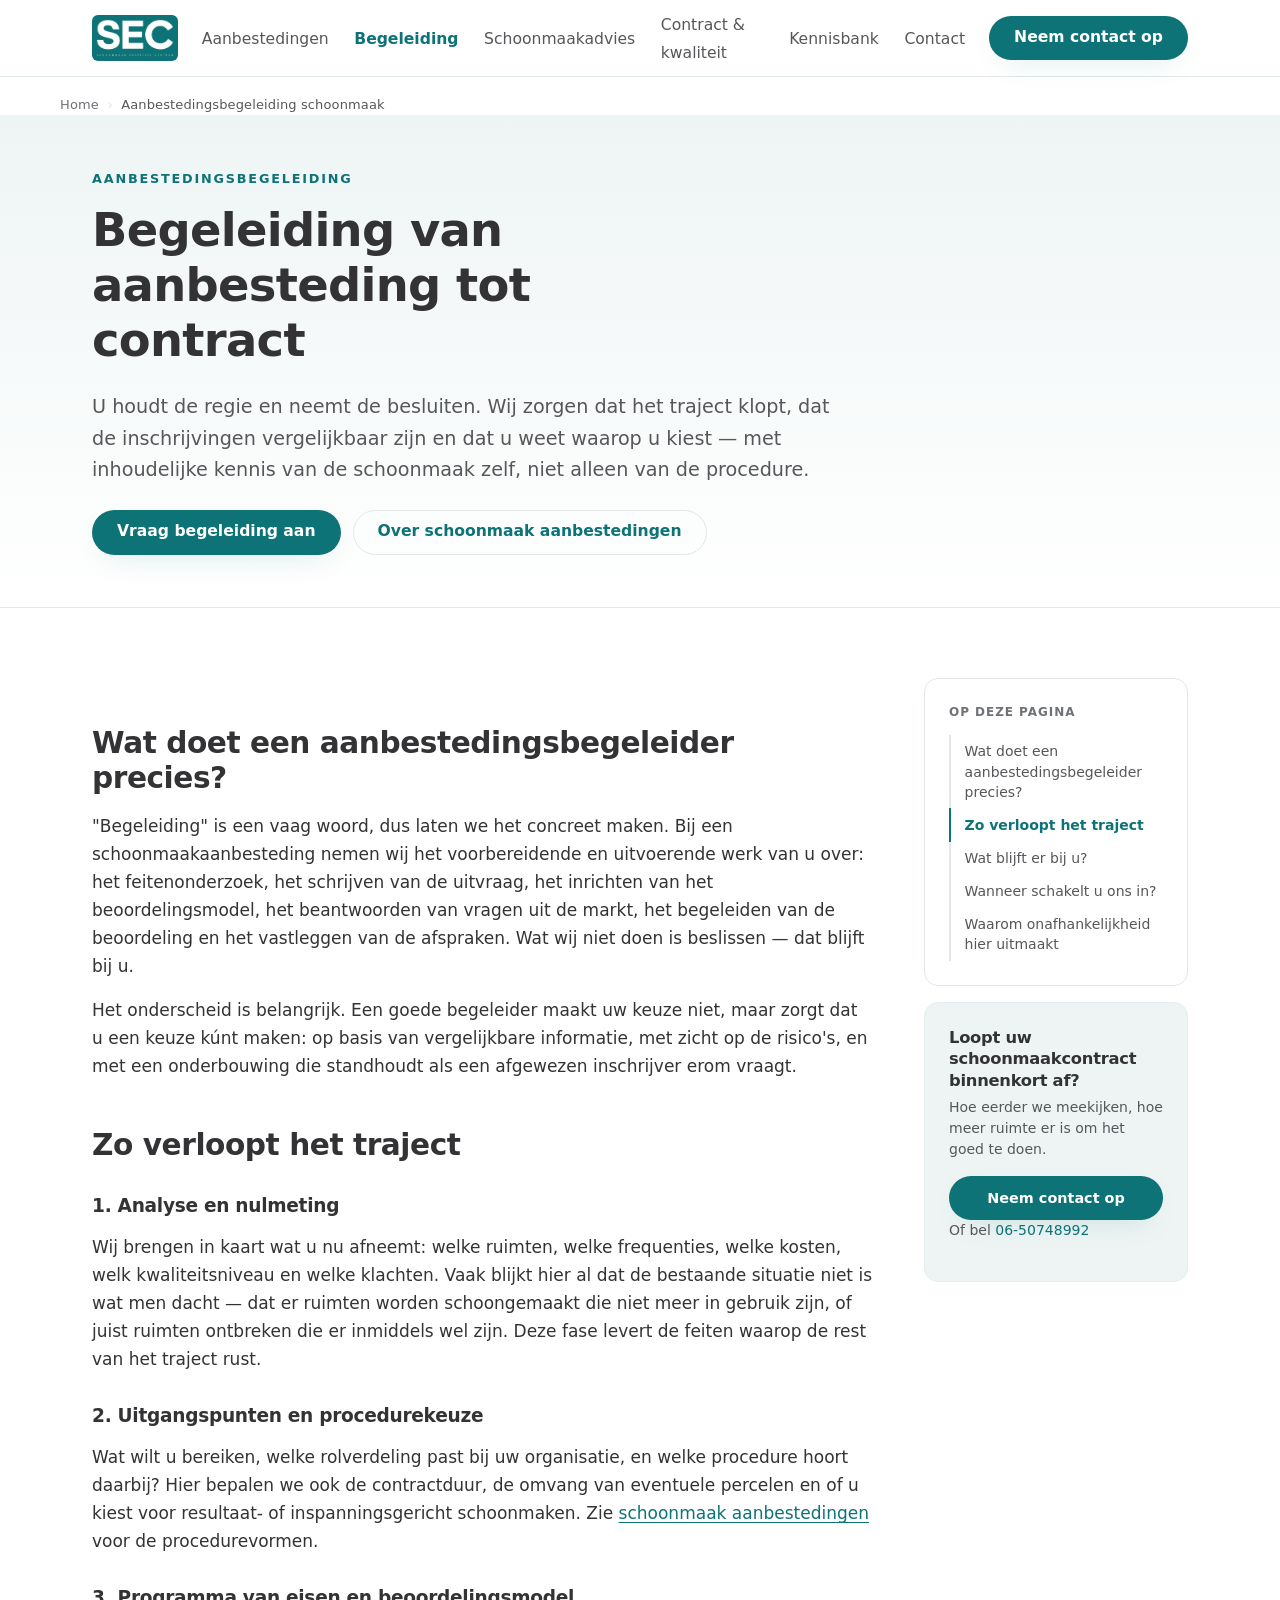
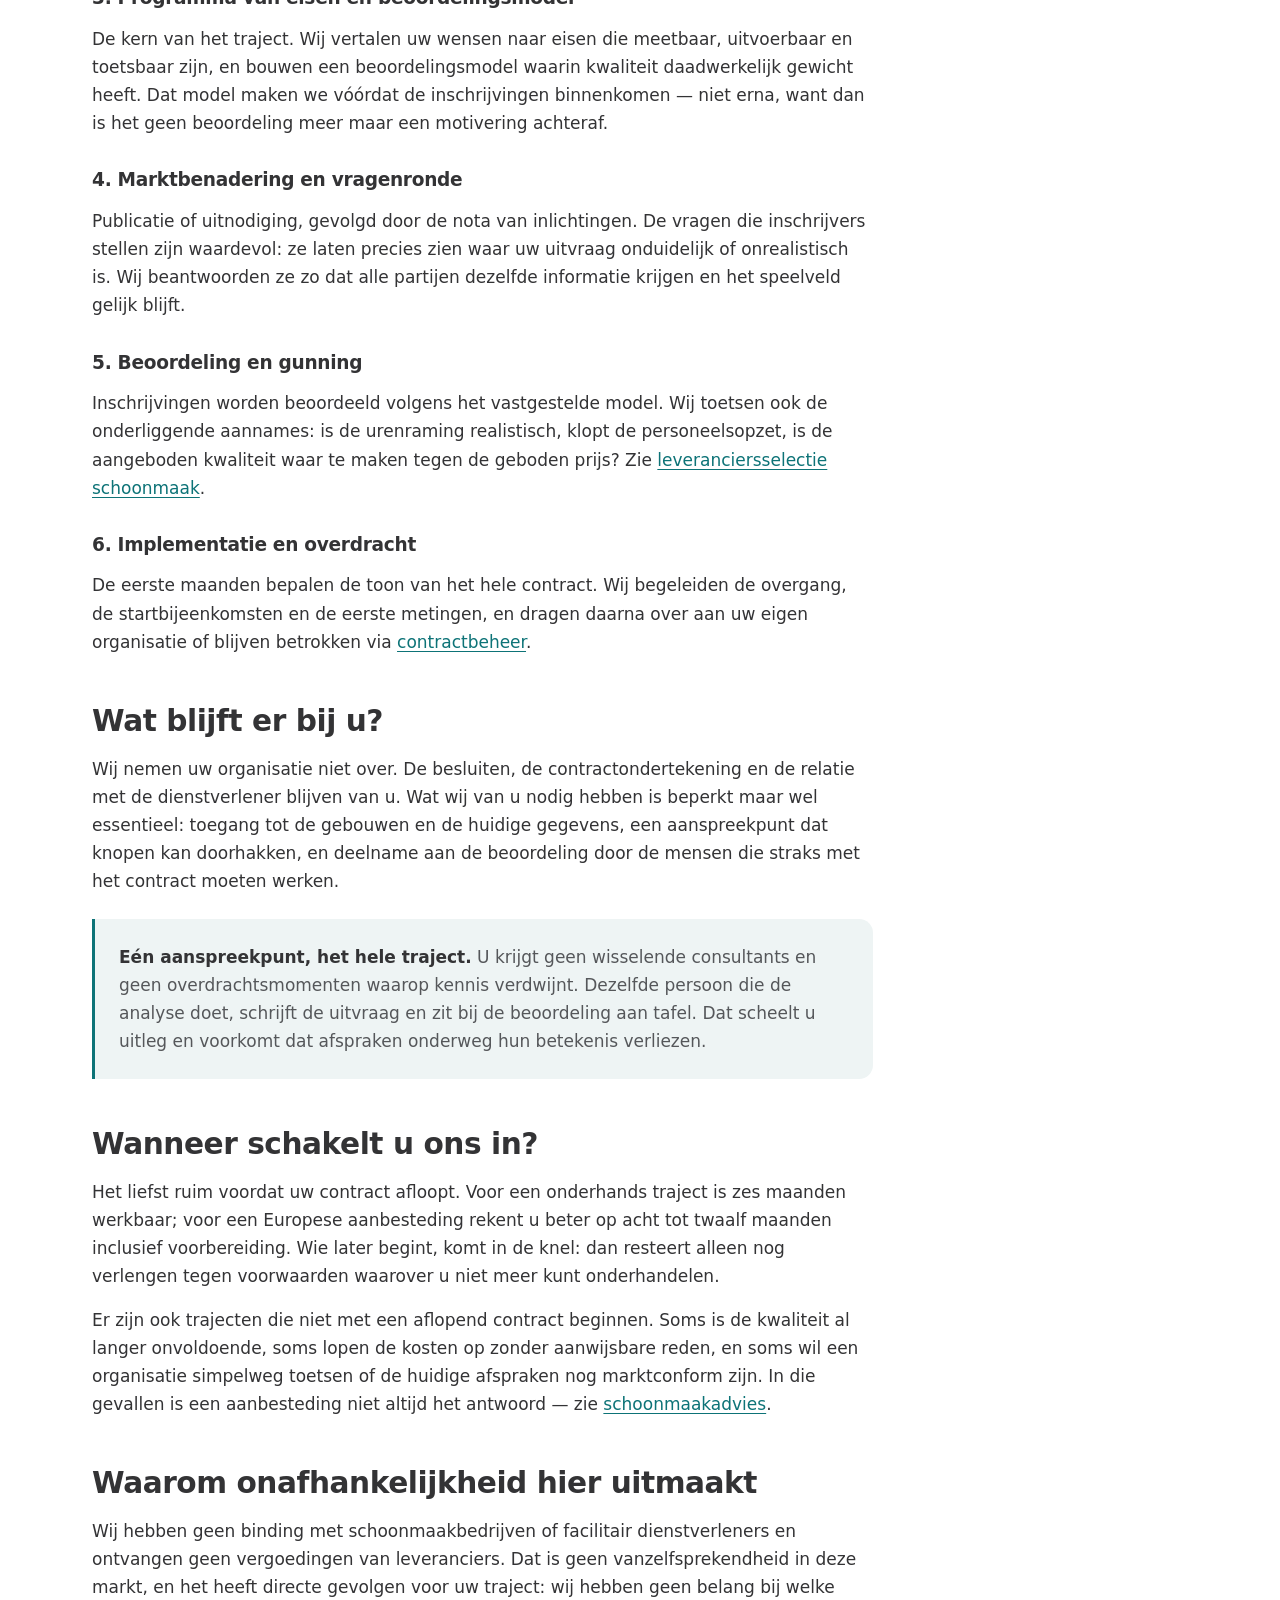
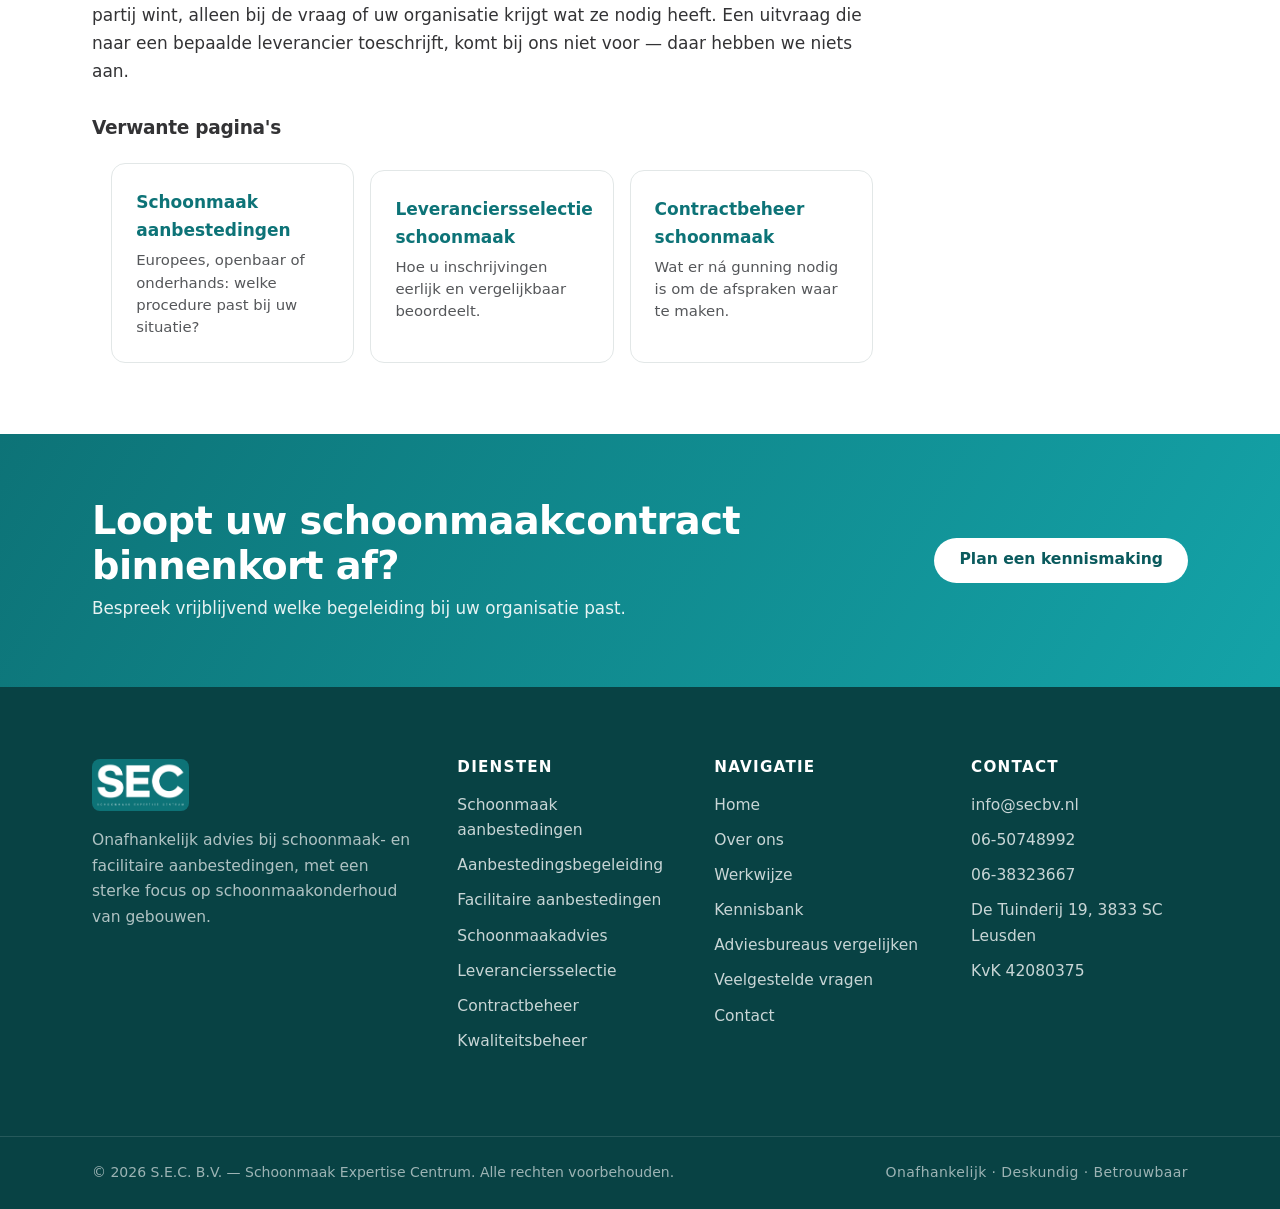
==== commit 0f05592a: "Improve SEC page layout width" ====
--- a/aanbestedingsbegeleiding-schoonmaak/index.html
+++ b/aanbestedingsbegeleiding-schoonmaak/index.html
@@ -27,7 +27,7 @@
 
   <link rel="icon" type="image/png" href="/assets/logo-sec.png" />
   <link rel="apple-touch-icon" href="/assets/logo-sec.png" />
-  <link rel="stylesheet" href="/styles.css" />
+  <link rel="stylesheet" href="/styles.css?v=3" />
 
   <script type="application/ld+json">
   {
@@ -71,12 +71,12 @@
           <li><a href="/schoonmaakadvies/">Schoonmaakadvies</a></li>
           <li><a href="/contractbeheer-schoonmaak/">Contract &amp; kwaliteit</a></li>
           <li><a href="/kennisbank/">Kennisbank</a></li>
-          <li><a href="/#contact">Contact</a></li>
-        </ul>
-        <a href="/#contact" class="btn btn-primary nav-cta-mobile">Neem contact op</a>
+          <li><a href="/contact/">Contact</a></li>
+        </ul>
+        <a href="/contact/" class="btn btn-primary nav-cta-mobile">Neem contact op</a>
       </nav>
 
-      <a href="/#contact" class="btn btn-primary header-cta">Neem contact op</a>
+      <a href="/contact/" class="btn btn-primary header-cta">Neem contact op</a>
 
       <button class="nav-toggle" id="nav-toggle" aria-expanded="false" aria-controls="primary-nav" aria-label="Menu openen">
         <span></span><span></span><span></span>
@@ -103,14 +103,15 @@
           kennis van de schoonmaak zelf, niet alleen van de procedure.
         </p>
         <div class="page-hero-actions">
-          <a href="/#contact" class="btn btn-primary">Vraag begeleiding aan</a>
+          <a href="/contact/" class="btn btn-primary">Vraag begeleiding aan</a>
           <a href="/schoonmaak-aanbestedingen/" class="btn btn-ghost">Over schoonmaak aanbestedingen</a>
         </div>
       </div>
     </section>
 
     <section class="section">
-      <div class="container prose">
+      <div class="container page-layout">
+        <div class="prose">
 
         <h2>Wat doet een aanbestedingsbegeleider precies?</h2>
         <p>
@@ -246,6 +247,18 @@
           </li>
         </ul>
 
+        </div>
+
+        <aside class="page-aside" aria-label="Paginanavigatie en contact">
+          <nav class="toc" aria-label="Op deze pagina"></nav>
+
+          <div class="aside-cta">
+            <h2>Loopt uw schoonmaakcontract binnenkort af?</h2>
+            <p>Hoe eerder we meekijken, hoe meer ruimte er is om het goed te doen.</p>
+            <a href="/contact/" class="btn btn-primary">Neem contact op</a>
+            <p class="aside-cta-direct">Of bel <a href="tel:+31650748992">06-50748992</a></p>
+          </div>
+        </aside>
       </div>
     </section>
 
@@ -255,7 +268,7 @@
           <h2 id="cta-title">Loopt uw schoonmaakcontract binnenkort af?</h2>
           <p>Bespreek vrijblijvend welke begeleiding bij uw organisatie past.</p>
         </div>
-        <a href="/#contact" class="btn btn-light">Plan een kennismaking</a>
+        <a href="/contact/" class="btn btn-light">Plan een kennismaking</a>
       </div>
     </section>
   </main>
@@ -289,7 +302,7 @@
           <li><a href="/kennisbank/">Kennisbank</a></li>
           <li><a href="/vergelijk-schoonmaakadviesbureaus/">Adviesbureaus vergelijken</a></li>
           <li><a href="/#faq">Veelgestelde vragen</a></li>
-          <li><a href="/#contact">Contact</a></li>
+          <li><a href="/contact/">Contact</a></li>
         </ul>
       </nav>
 
@@ -313,6 +326,6 @@
     </div>
   </footer>
 
-  <script src="/script.js" defer></script>
+  <script src="/script.js?v=3" defer></script>
 </body>
 </html>
--- a/styles.css
+++ b/styles.css
@@ -1178,41 +1178,66 @@
    Alleen nieuwe klassen — bestaande stijlen blijven ongemoeid.
    ========================================================= */
 
-/* ---------- Breadcrumb ---------- */
+/* ---------- Breadcrumb ----------
+   Semantisch een <ol> (dat is wat een kruimelpad is en wat BreadcrumbList
+   weerspiegelt), maar visueel een rustige regel met chevrons. list-style staat
+   zowel op de ol als op de li: valt de CSS ooit weg, dan is de browserstandaard
+   een genummerde lijst, en dat is precies wat we hier niet willen. */
 .breadcrumb {
-  padding: 1.1rem 0 0;
+  padding: 1.15rem 0 0;
 }
 .breadcrumb ol {
   display: flex;
   flex-wrap: wrap;
   align-items: center;
-  gap: 0.45rem;
+  gap: 0.3rem 0.5rem;
   list-style: none;
   margin: 0;
   padding: 0;
-  font-size: 0.875rem;
+  font-size: 0.8125rem;
+  line-height: 1.5;
+  letter-spacing: 0.01em;
   color: var(--color-muted);
 }
 .breadcrumb li {
-  display: flex;
+  display: inline-flex;
   align-items: center;
-  gap: 0.45rem;
+  gap: 0.5rem;
+  list-style: none;
+  margin: 0;
 }
 .breadcrumb li:not(:last-child)::after {
-  content: "/";
+  content: "\203A";           /* › */
   color: var(--color-border);
+  font-size: 0.95rem;
+  line-height: 1;
+  transform: translateY(-0.5px);
 }
 .breadcrumb a {
   color: var(--color-muted);
   text-decoration: none;
+  border-radius: 3px;
+  transition: color 0.15s ease;
 }
 .breadcrumb a:hover {
   color: var(--color-primary);
-  text-decoration: underline;
 }
 .breadcrumb [aria-current="page"] {
   color: var(--color-ink-soft);
-  font-weight: 600;
+  font-weight: 500;
+}
+
+/* Op smalle schermen mag het kruimelpad afbreken, maar nooit de layout oprekken. */
+@media (max-width: 620px) {
+  .breadcrumb {
+    padding-top: 0.9rem;
+  }
+  .breadcrumb ol {
+    font-size: 0.78125rem;
+  }
+  .breadcrumb [aria-current="page"] {
+    overflow-wrap: anywhere;
+  }
 }
 
 /* ---------- Compacte hero voor subpagina's ---------- */
@@ -1238,16 +1263,59 @@
   margin-top: var(--space-3);
 }
 
+/* =========================================================
+   Subpagina-layout
+   ---------------------------------------------------------
+   Het uitgangspunt: de contentzone is even breed als de hero
+   (.container), zodat alles op één lijn staat. De leesbreedte
+   wordt NIET afgedwongen door de wrapper smal te maken, maar
+   door de hoofdkolom naast een aside te zetten. Kaarten,
+   callouts en verwante pagina's benutten zo de volle breedte,
+   terwijl lopende tekst op een prettige maat blijft.
+   ========================================================= */
+.page-layout {
+  display: grid;
+  grid-template-columns: minmax(0, 1fr);
+  gap: clamp(2rem, 4vw, 3.25rem);
+  align-items: start;
+}
+
+/* Vanaf 1024px een rustige rechterkolom ernaast.
+   1fr + 264px binnen 1160px levert een tekstkolom van ~770px:
+   ruim binnen een comfortabele leesbreedte. */
+@media (min-width: 1024px) {
+  .page-layout {
+    grid-template-columns: minmax(0, 1fr) 264px;
+  }
+}
+
 /* ---------- Lopende tekst ---------- */
 .prose {
   max-width: 72ch;
 }
+
+/* Binnen de subpagina-layout bepaalt het grid de breedte.
+   Zonder deze regel zou .prose de kolom opnieuw versmallen. */
+.page-layout .prose {
+  max-width: none;
+}
+
+/* Zonder aside (onder 1024px) bewaakt .prose zelf de leesbreedte,
+   anders lopen regels op een tablet veel te ver door. */
+@media (max-width: 1023px) {
+  .page-layout .prose {
+    max-width: 70ch;
+  }
+}
 .prose > * + * {
   margin-top: var(--space-2);
 }
 .prose h2 {
   margin-top: var(--space-5);
   font-size: clamp(1.45rem, 2.8vw, 1.85rem);
+  /* Zonder dit verdwijnt de kop onder de sticky header bij het
+     aanklikken van een link in de inhoudsopgave. */
+  scroll-margin-top: calc(var(--header-h) + 1.25rem);
 }
 .prose h3 {
   margin-top: var(--space-4);
@@ -1268,6 +1336,89 @@
 }
 .prose a:hover {
   color: var(--color-primary-dark);
+}
+
+/* De hoofdkolom is smaller dan een volle sectie, dus de bestaande grids
+   krijgen hier ruimere minima. Zonder dit valt een reeks van vier stappen
+   uiteen in 3 + 1, wat rommelig oogt. */
+.prose .steps,
+.prose .cards {
+  grid-template-columns: repeat(auto-fit, minmax(min(100%, 300px), 1fr));
+  gap: var(--space-2);
+  margin-top: var(--space-3);
+}
+.prose .related {
+  grid-template-columns: repeat(auto-fit, minmax(min(100%, 215px), 1fr));
+}
+.prose .step {
+  padding: 1.5rem 1.35rem 1.35rem;
+}
+.prose .step-num {
+  width: 2.25rem;
+  height: 2.25rem;
+  margin-bottom: 0.75rem;
+  font-size: 1rem;
+}
+
+/* Toelichtend blok binnen lopende tekst: behoudt de volledige uitleg,
+   maar geeft de sectie visueel gewicht in plaats van platte alinea's. */
+.info-blocks {
+  display: grid;
+  gap: var(--space-2);
+  margin-top: var(--space-3);
+}
+.info-block {
+  padding: var(--space-3);
+  background: var(--color-white);
+  border: 1px solid var(--color-border);
+  border-radius: var(--radius);
+  box-shadow: var(--shadow-sm);
+  transition: border-color 0.2s ease, box-shadow 0.2s ease;
+}
+.info-block:hover {
+  border-color: var(--color-tint-2);
+  box-shadow: var(--shadow);
+}
+.info-block h3 {
+  margin-top: 0;
+  margin-bottom: 0.4rem;
+  font-size: 1.08rem;
+  color: var(--color-primary);
+}
+.info-block p {
+  margin: 0;
+  color: var(--color-ink-soft);
+}
+.info-block p + p {
+  margin-top: 0.65rem;
+}
+
+/* Valkuilenlijst: zelfde ritme als .check-list, maar met een markering
+   die past bij "dit gaat mis" in plaats van een vinkje. */
+.pitfall-list {
+  list-style: none;
+  margin: var(--space-3) 0 0;
+  padding: 0;
+}
+.pitfall-list li {
+  position: relative;
+  padding-left: 2rem;
+  margin-bottom: 0.9rem;
+  color: var(--color-ink-soft);
+}
+.pitfall-list li::before {
+  content: "";
+  position: absolute;
+  left: 0;
+  top: 0.45em;
+  width: 0.7rem;
+  height: 0.7rem;
+  border-radius: 50%;
+  border: 2px solid var(--color-primary);
+  opacity: 0.55;
+}
+.pitfall-list strong {
+  color: var(--color-ink);
 }
 
 /* Uitgelicht tekstblok binnen lopende tekst */
@@ -1287,6 +1438,109 @@
 }
 .callout strong {
   color: var(--color-ink);
+}
+
+/* ---------- Aside op subpagina's ----------
+   Bewust verborgen onder 1024px: alles erin (inhoudsopgave, contact-CTA)
+   staat verderop op de pagina al. Op mobiel zou het dus dubbele informatie
+   zijn die de bezoeker eerst moet doorscrollen. */
+.page-aside {
+  display: none;
+}
+
+@media (min-width: 1024px) {
+  .page-aside {
+    display: grid;
+    gap: var(--space-2);
+    position: sticky;
+    top: calc(var(--header-h) + 1.25rem);
+  }
+}
+
+/* Inhoudsopgave (wordt door script.js gevuld; blijft leeg en onzichtbaar
+   als er geen koppen zijn of als JS uitstaat) */
+.toc:empty {
+  display: none;
+}
+.toc {
+  padding: var(--space-3);
+  background: var(--color-white);
+  border: 1px solid var(--color-border);
+  border-radius: var(--radius);
+}
+.toc-title {
+  margin: 0 0 0.75rem;
+  font-size: 0.75rem;
+  font-weight: 700;
+  text-transform: uppercase;
+  letter-spacing: 0.08em;
+  color: var(--color-muted);
+}
+.toc ol {
+  list-style: none;
+  margin: 0;
+  padding: 0;
+  border-left: 2px solid var(--color-border);
+}
+.toc li {
+  list-style: none;
+  margin: 0;
+}
+.toc a {
+  display: block;
+  padding: 0.4rem 0 0.4rem 0.85rem;
+  margin-left: -2px;
+  border-left: 2px solid transparent;
+  font-size: 0.875rem;
+  line-height: 1.45;
+  color: var(--color-ink-soft);
+  text-decoration: none;
+  transition: color 0.15s ease, border-color 0.15s ease;
+}
+.toc a:hover {
+  color: var(--color-primary);
+  border-left-color: var(--color-tint-2);
+}
+.toc a.is-active {
+  color: var(--color-primary);
+  font-weight: 600;
+  border-left-color: var(--color-primary);
+}
+
+/* Compacte contact-CTA in de aside */
+.aside-cta {
+  padding: var(--space-3);
+  background: var(--color-tint);
+  border: 1px solid var(--color-tint-2);
+  border-radius: var(--radius);
+}
+.aside-cta h2 {
+  margin: 0 0 0.4rem;
+  font-size: 1.02rem;
+  line-height: 1.3;
+}
+.aside-cta p {
+  margin: 0 0 var(--space-2);
+  font-size: 0.875rem;
+  line-height: 1.5;
+  color: var(--color-ink-soft);
+}
+.aside-cta .btn {
+  width: 100%;
+  justify-content: center;
+  font-size: 0.9rem;
+}
+.aside-cta-direct {
+  margin: var(--space-2) 0 0;
+  font-size: 0.8125rem;
+  color: var(--color-muted);
+}
+.aside-cta-direct a {
+  color: var(--color-primary);
+  text-decoration: none;
+}
+.aside-cta-direct a:hover {
+  text-decoration: underline;
 }
 
 /* ---------- Criteria (neutrale keuzepunten) ---------- */
@@ -1394,6 +1648,207 @@
   color: var(--color-ink-soft);
 }
 
+/* =========================================================
+   Contactpagina (/contact/)
+   ========================================================= */
+
+/* ---------- Contactgegevens in cards ---------- */
+.contact-cards {
+  display: grid;
+  grid-template-columns: repeat(auto-fit, minmax(230px, 1fr));
+  gap: var(--space-2);
+  list-style: none;
+  margin: 0;
+  padding: 0;
+}
+.contact-cards li {
+  display: flex;
+  flex-direction: column;
+  gap: 0.5rem;
+  padding: var(--space-3);
+  background: var(--color-white);
+  border: 1px solid var(--color-border);
+  border-radius: var(--radius);
+  box-shadow: var(--shadow-sm);
+  transition: border-color 0.2s ease, box-shadow 0.2s ease;
+}
+.contact-cards li:hover {
+  border-color: var(--color-tint-2);
+  box-shadow: var(--shadow);
+}
+.contact-card-icon {
+  display: inline-flex;
+  align-items: center;
+  justify-content: center;
+  width: 2.5rem;
+  height: 2.5rem;
+  color: var(--color-primary);
+  background: var(--color-tint);
+  border-radius: var(--radius-sm);
+}
+.contact-card-icon svg {
+  width: 1.25rem;
+  height: 1.25rem;
+}
+.contact-card-label {
+  font-size: 0.78125rem;
+  font-weight: 700;
+  text-transform: uppercase;
+  letter-spacing: 0.08em;
+  color: var(--color-muted);
+}
+.contact-card-value {
+  font-size: 1.02rem;
+  font-weight: 600;
+  color: var(--color-ink);
+  font-style: normal;
+  line-height: 1.5;
+}
+.contact-card-value a {
+  color: var(--color-ink);
+  text-decoration: none;
+  border-bottom: 1px solid transparent;
+  transition: color 0.15s ease, border-color 0.15s ease;
+}
+.contact-card-value a:hover {
+  color: var(--color-primary);
+  border-bottom-color: var(--color-primary);
+}
+.contact-card-value a + a {
+  margin-left: 0;
+}
+.contact-card-value .stacked {
+  display: block;
+}
+.contact-card-note {
+  font-size: 0.875rem;
+  color: var(--color-muted);
+  margin: 0;
+}
+
+/* ---------- Formulierblok ---------- */
+.contact-layout {
+  display: grid;
+  grid-template-columns: 1fr 1.15fr;
+  gap: clamp(1.5rem, 4vw, 3.25rem);
+  align-items: start;
+}
+.contact-intro h2 {
+  margin-top: 0;
+}
+.contact-intro > p {
+  color: var(--color-ink-soft);
+  max-width: 46ch;
+}
+.contact-form-panel {
+  background: var(--color-white);
+  border: 1px solid var(--color-border);
+  border-radius: var(--radius-lg);
+  box-shadow: var(--shadow);
+  padding: clamp(1.5rem, 3.5vw, 2.5rem);
+}
+.contact-form-panel h2 {
+  font-size: 1.4rem;
+  margin-top: 0;
+  margin-bottom: 0.35rem;
+}
+.contact-form-panel > p {
+  color: var(--color-muted);
+  font-size: 0.95rem;
+  margin-bottom: var(--space-3);
+}
+
+/* Reactietijd / vertrouwensregel */
+.contact-assurance {
+  display: flex;
+  align-items: flex-start;
+  gap: 0.65rem;
+  margin-top: var(--space-3);
+  padding: var(--space-2);
+  background: var(--color-tint);
+  border-radius: var(--radius-sm);
+  font-size: 0.9rem;
+  color: var(--color-ink-soft);
+}
+.contact-assurance svg {
+  flex: none;
+  width: 1.1rem;
+  height: 1.1rem;
+  margin-top: 0.15rem;
+  color: var(--color-primary);
+}
+.contact-assurance p {
+  margin: 0;
+}
+
+@media (max-width: 900px) {
+  .contact-layout {
+    grid-template-columns: 1fr;
+  }
+}
+
+/* ---------- Compacte contact-CTA op de homepage ---------- */
+.contact-compact {
+  display: grid;
+  grid-template-columns: 1.3fr 1fr;
+  gap: clamp(1.5rem, 4vw, 3rem);
+  align-items: center;
+}
+.contact-compact-actions {
+  display: flex;
+  flex-wrap: wrap;
+  gap: 0.75rem;
+  margin-top: var(--space-3);
+}
+.contact-compact-details {
+  display: grid;
+  gap: 0.85rem;
+  list-style: none;
+  margin: 0;
+  padding: var(--space-3);
+  background: var(--color-white);
+  border: 1px solid var(--color-border);
+  border-radius: var(--radius);
+}
+.contact-compact-details li {
+  display: grid;
+  grid-template-columns: 5.5rem 1fr;
+  gap: 0.75rem;
+  align-items: baseline;
+  font-size: 0.95rem;
+}
+.contact-compact-details .contact-label {
+  font-size: 0.75rem;
+  font-weight: 700;
+  text-transform: uppercase;
+  letter-spacing: 0.07em;
+  color: var(--color-muted);
+}
+.contact-compact-details address {
+  font-style: normal;
+  line-height: 1.5;
+}
+.contact-compact-details a {
+  color: var(--color-ink);
+  text-decoration: none;
+}
+.contact-compact-details a:hover {
+  color: var(--color-primary);
+  text-decoration: underline;
+}
+
+@media (max-width: 900px) {
+  .contact-compact {
+    grid-template-columns: 1fr;
+  }
+}
+@media (max-width: 480px) {
+  .contact-compact-details li {
+    grid-template-columns: 1fr;
+    gap: 0.15rem;
+  }
+}
+
 /* ---------- Inline tekstlinks in contentblokken ---------- */
 .feature-panel p a,
 .grid-two > div > p a {
